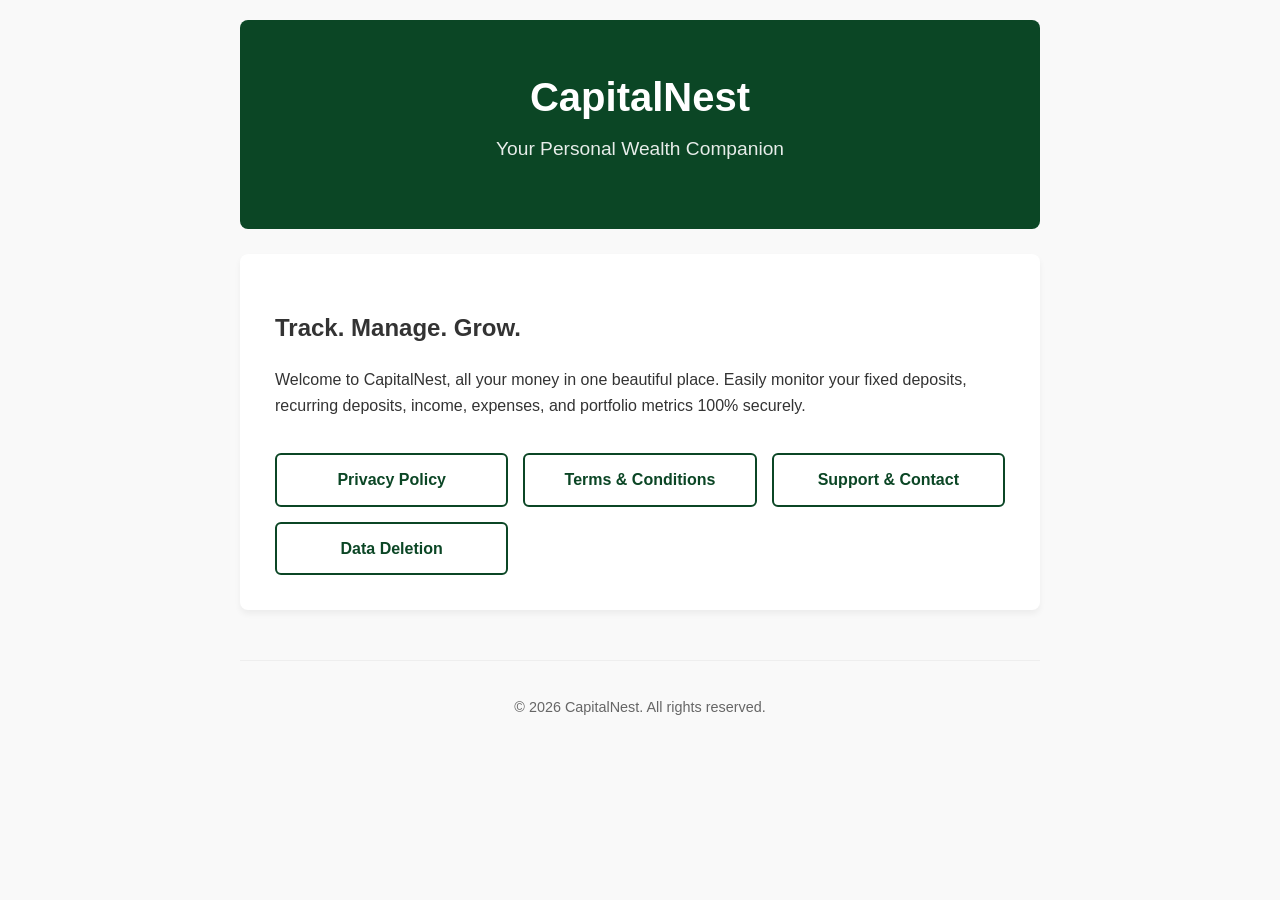
==== index.html @ 2a3ed482 "Initial Website" ====
<!DOCTYPE html>
<html lang="en">
<head>
    <meta charset="UTF-8">
    <meta name="viewport" content="width=device-width, initial-scale=1.0">
    <title>CapitalNest - Personal Wealth Companion</title>
    <style>
        body { font-family: -apple-system, BlinkMacSystemFont, 'Segoe UI', Roboto, sans-serif; line-height: 1.6; color: #333; max-width: 800px; margin: 0 auto; padding: 20px; background-color: #f9f9f9; }
        header { text-align: center; padding: 45px 0; background: #0b4625; color: white; border-radius: 8px; }
        h1 { margin: 0; font-size: 2.5rem; }
        .tagline { font-size: 1.2rem; opacity: 0.9; margin-top: 5px; }
        main { background: white; padding: 35px; margin-top: 25px; border-radius: 8px; box-shadow: 0 4px 6px rgba(0,0,0,0.05); }
        footer { text-align: center; margin-top: 50px; font-size: 0.9rem; color: #666; border-top: 1px solid #eee; padding-top: 20px; }
        a { color: #0b4625; text-decoration: none; font-weight: bold; }
        a:hover { text-decoration: underline; }
        .links-grid { display: grid; grid-template-columns: repeat(auto-fit, minmax(180px, 1fr)); gap: 15px; margin-top: 35px; text-align: center; }
        .btn { border: 2px solid #0b4625; padding: 12px; border-radius: 6px; display: block; transition: all 0.2s ease; }
        .btn:hover { background: #0b4625; color: white; }
    </style>
</head>
<body>
    <header>
        <h1>CapitalNest</h1>
        <p class="tagline">Your Personal Wealth Companion</p>
    </header>
    <main>
        <h2>Track. Manage. Grow.</h2>
        <p>Welcome to CapitalNest, all your money in one beautiful place. Easily monitor your fixed deposits, recurring deposits, income, expenses, and portfolio metrics 100% securely.</p>
        
        <div class="links-grid">
            <a class="btn" href="privacy.html">Privacy Policy</a>
            <a class="btn" href="terms.html">Terms & Conditions</a>
            <a class="btn" href="support.html">Support & Contact</a>
            <a class="btn" href="deletion.html">Data Deletion</a>
        </div>
    </main>
    <footer>
        <p>&copy; 2026 CapitalNest. All rights reserved.</p>
    </footer>
</body>
</html>
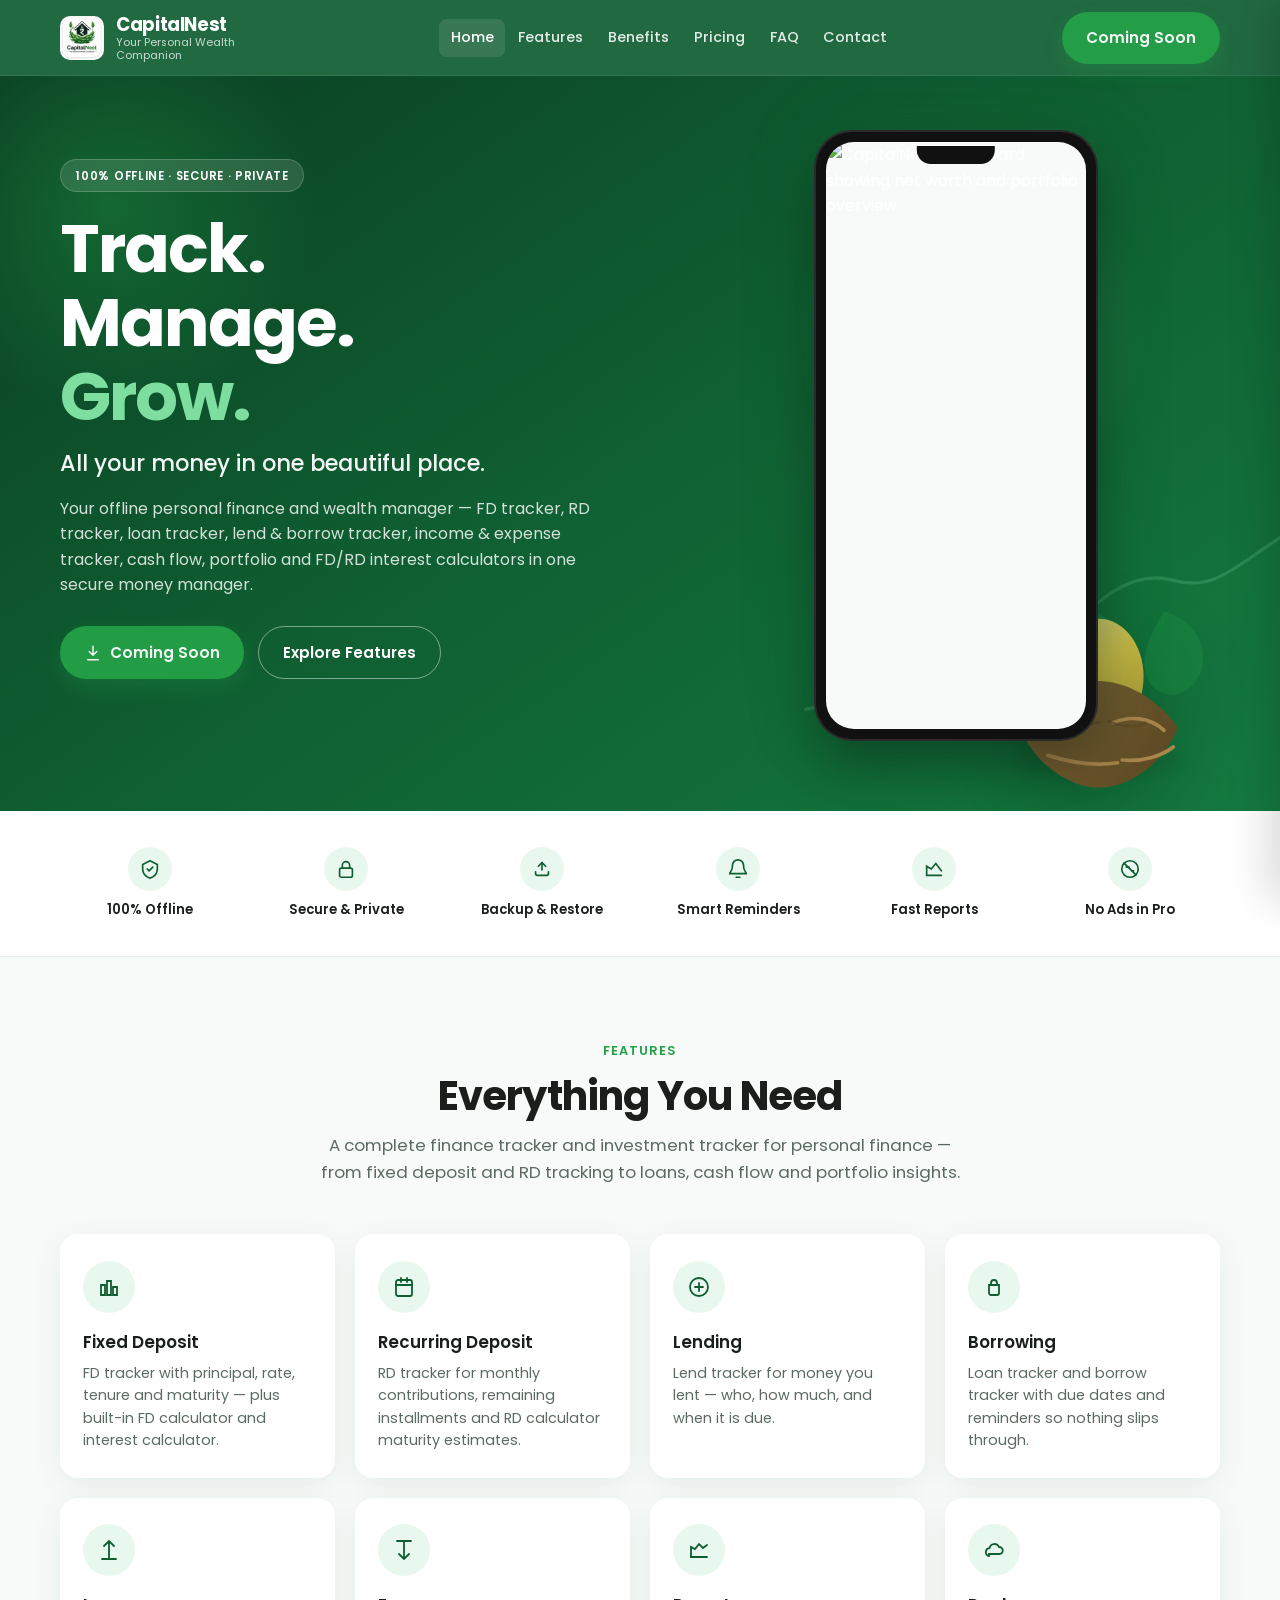
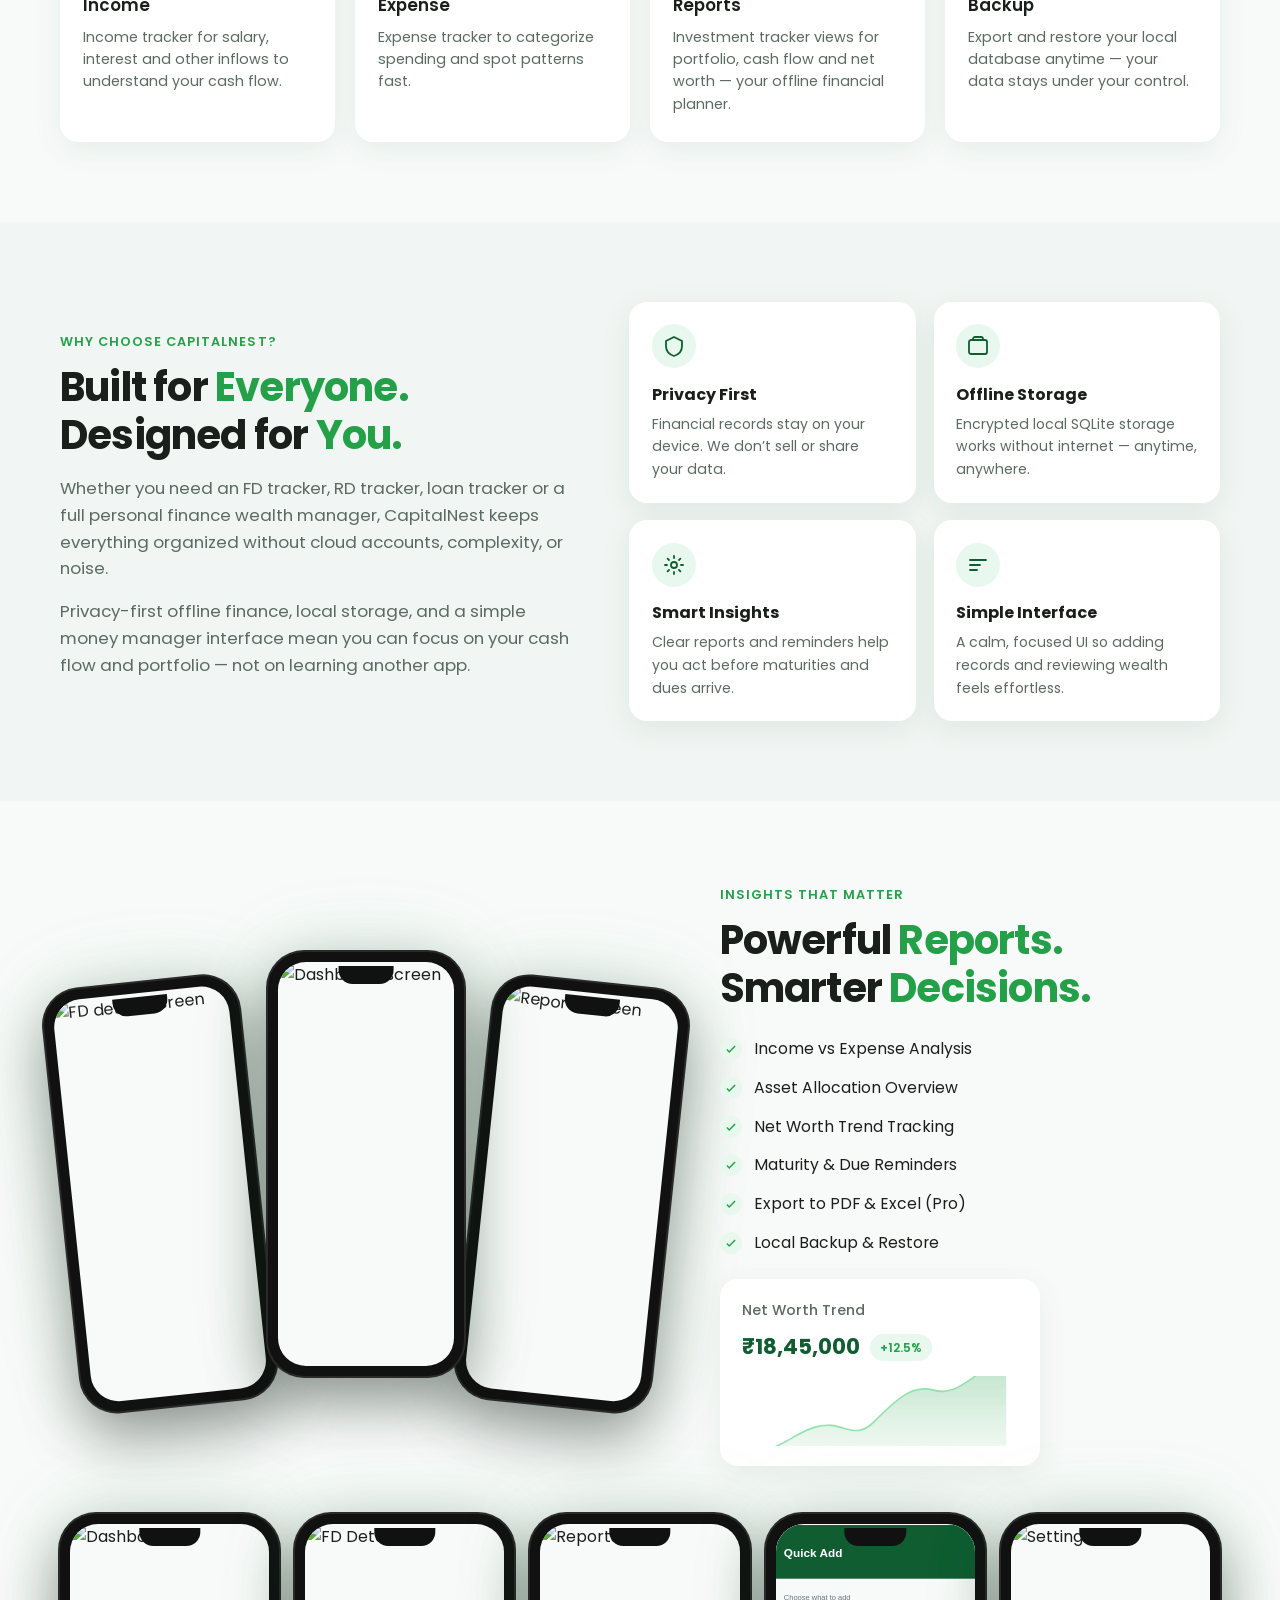
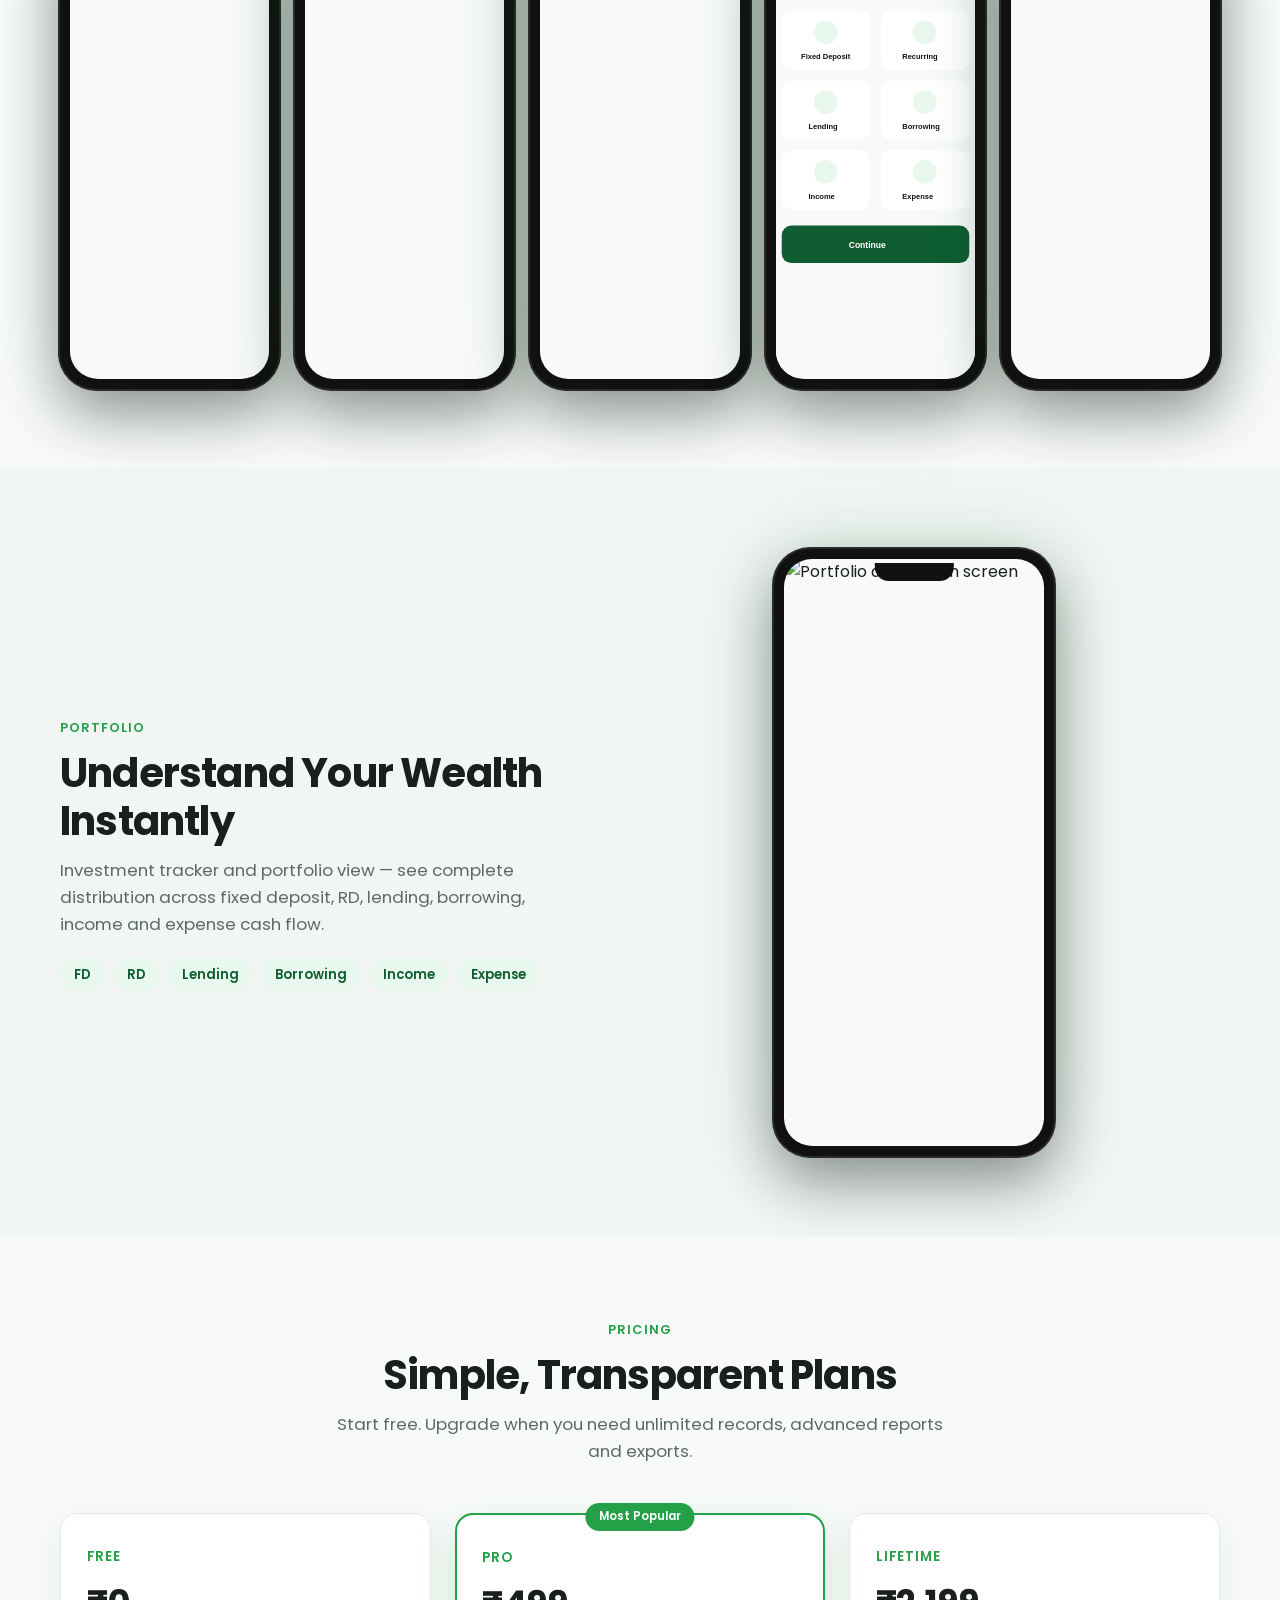
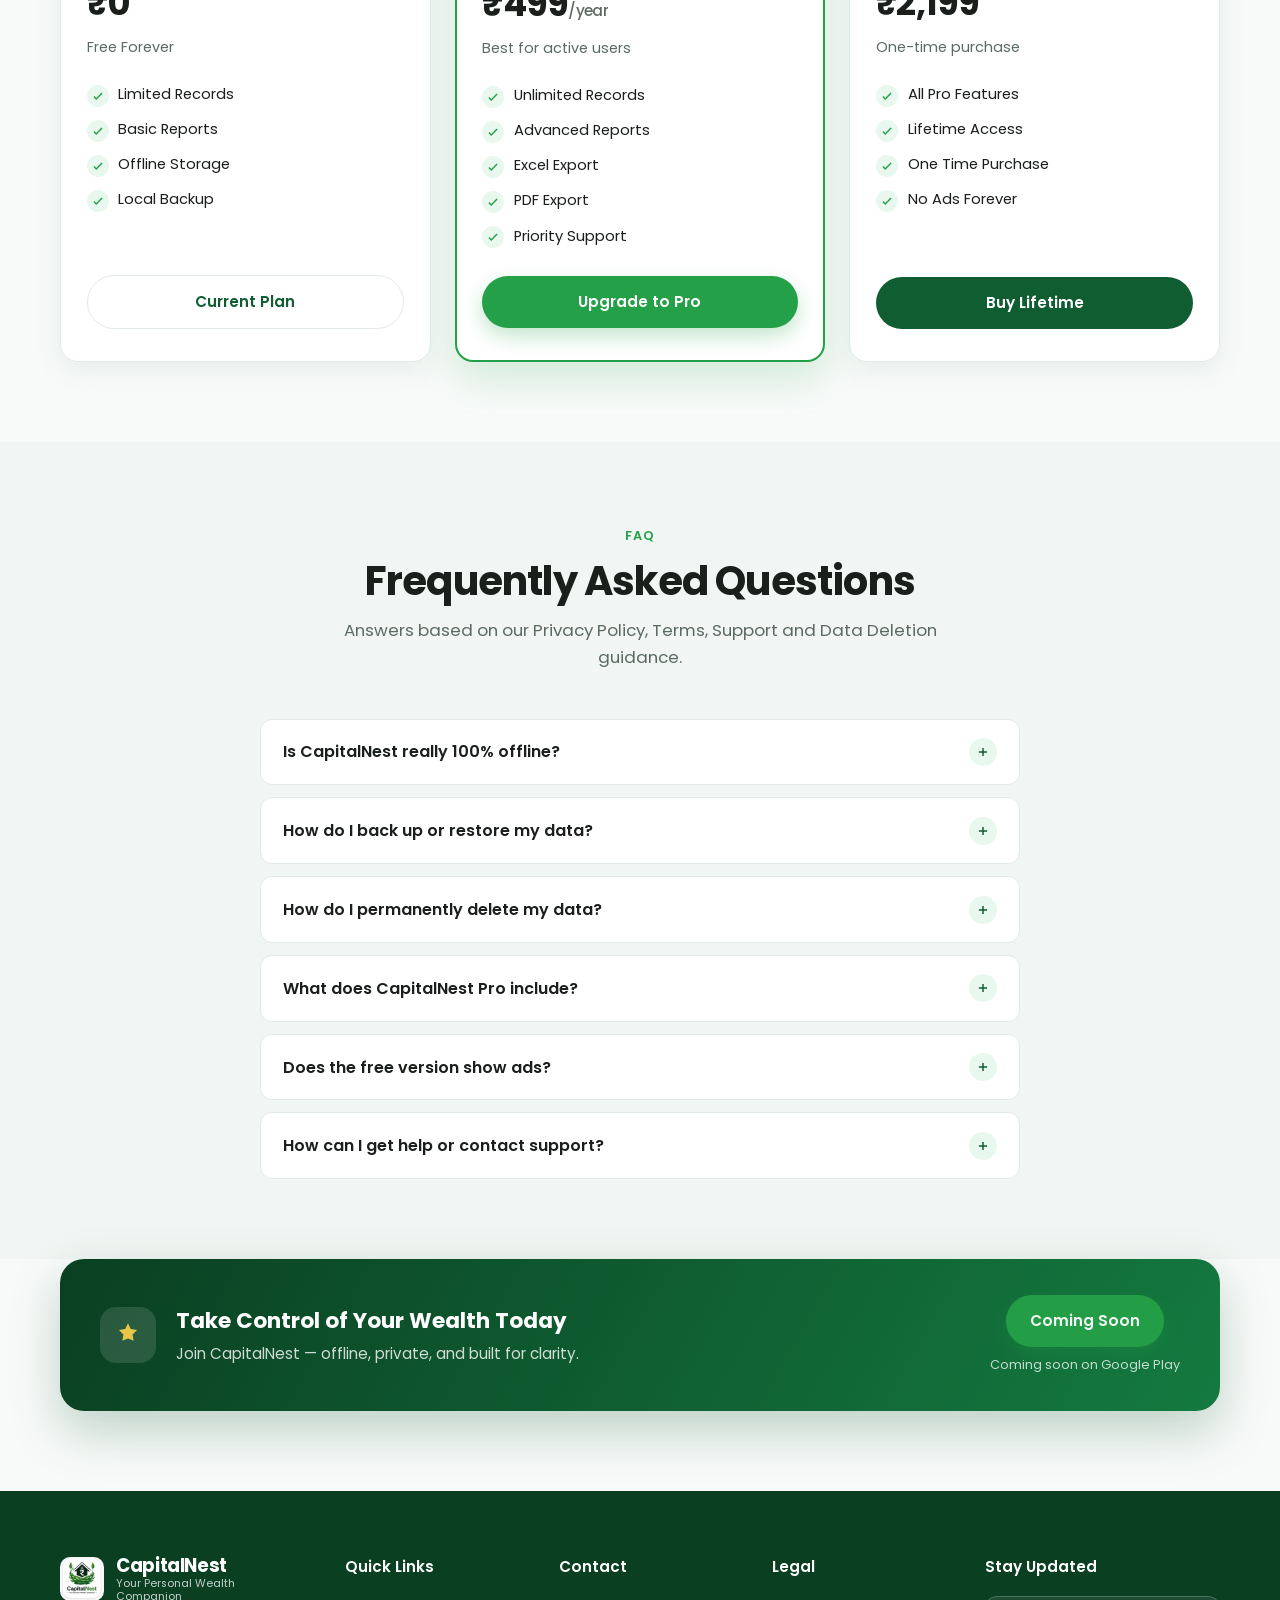
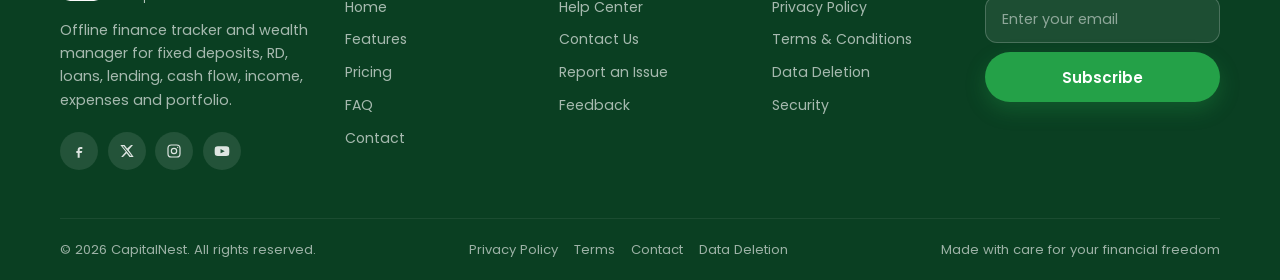
==== commit df8f3d21: "Website design" ====
--- a/index.html
+++ b/index.html
@@ -1,41 +1,713 @@
 <!DOCTYPE html>
 <html lang="en">
 <head>
-    <meta charset="UTF-8">
-    <meta name="viewport" content="width=device-width, initial-scale=1.0">
-    <title>CapitalNest - Personal Wealth Companion</title>
-    <style>
-        body { font-family: -apple-system, BlinkMacSystemFont, 'Segoe UI', Roboto, sans-serif; line-height: 1.6; color: #333; max-width: 800px; margin: 0 auto; padding: 20px; background-color: #f9f9f9; }
-        header { text-align: center; padding: 45px 0; background: #0b4625; color: white; border-radius: 8px; }
-        h1 { margin: 0; font-size: 2.5rem; }
-        .tagline { font-size: 1.2rem; opacity: 0.9; margin-top: 5px; }
-        main { background: white; padding: 35px; margin-top: 25px; border-radius: 8px; box-shadow: 0 4px 6px rgba(0,0,0,0.05); }
-        footer { text-align: center; margin-top: 50px; font-size: 0.9rem; color: #666; border-top: 1px solid #eee; padding-top: 20px; }
-        a { color: #0b4625; text-decoration: none; font-weight: bold; }
-        a:hover { text-decoration: underline; }
-        .links-grid { display: grid; grid-template-columns: repeat(auto-fit, minmax(180px, 1fr)); gap: 15px; margin-top: 35px; text-align: center; }
-        .btn { border: 2px solid #0b4625; padding: 12px; border-radius: 6px; display: block; transition: all 0.2s ease; }
-        .btn:hover { background: #0b4625; color: white; }
-    </style>
+  <meta charset="UTF-8">
+  <meta name="viewport" content="width=device-width, initial-scale=1.0">
+  <title>CapitalNest — FD Tracker, RD Tracker &amp; Offline Wealth Manager</title>
+  <meta name="description" content="CapitalNest is an offline personal finance and wealth manager. Track fixed deposits, RD, loans, lending, cash flow, income, expenses and portfolio with FD/RD interest calculators — private money manager on your device.">
+  <meta name="keywords" content="fixed deposit, fd tracker, rd tracker, wealth manager, finance tracker, money manager, investment tracker, portfolio, personal finance, offline finance, loan tracker, borrow tracker, lend tracker, cash flow, financial planner, interest calculator, fd calculator, rd calculator, expense tracker, income tracker, CapitalNest">
+  <meta name="author" content="CapitalNest">
+  <meta name="theme-color" content="#0F5D31">
+  <link rel="canonical" href="https://capitalnest.app/">
+  <link rel="icon" type="image/png" href="assets/favicon.png">
+  <link rel="apple-touch-icon" href="assets/logo.png">
+
+  <!-- Open Graph -->
+  <meta property="og:type" content="website">
+  <meta property="og:url" content="https://capitalnest.app/">
+  <meta property="og:title" content="CapitalNest — FD Tracker, RD Tracker &amp; Offline Wealth Manager">
+  <meta property="og:description" content="Offline finance tracker and money manager for fixed deposits, RD, loans, lending, cash flow, income, expenses and portfolio — with FD &amp; RD interest calculators.">
+  <meta property="og:image" content="https://capitalnest.app/assets/logo.png">
+  <meta property="og:site_name" content="CapitalNest">
+  <meta property="og:locale" content="en_IN">
+
+  <!-- Twitter Card -->
+  <meta name="twitter:card" content="summary">
+  <meta name="twitter:title" content="CapitalNest — FD Tracker, RD Tracker &amp; Offline Wealth Manager">
+  <meta name="twitter:description" content="Personal finance app: FD tracker, RD tracker, loan tracker, expense tracker, income tracker and portfolio — 100% offline wealth manager.">
+  <meta name="twitter:image" content="https://capitalnest.app/assets/logo.png">
+
+  <link rel="preconnect" href="https://fonts.googleapis.com">
+  <link rel="preconnect" href="https://fonts.gstatic.com" crossorigin>
+  <link href="https://fonts.googleapis.com/css2?family=Poppins:wght@400;500;600;700&display=swap" rel="stylesheet">
+  <link rel="stylesheet" href="css/main.css">
+
+  <script type="application/ld+json">
+  {
+    "@context": "https://schema.org",
+    "@graph": [
+      {
+        "@type": "Organization",
+        "@id": "https://capitalnest.app/#organization",
+        "name": "CapitalNest",
+        "url": "https://capitalnest.app/",
+        "logo": "https://capitalnest.app/assets/logo.png",
+        "email": "support@capitalnest.app",
+        "description": "Offline personal finance and wealth manager for fixed deposit, RD, loans, lending, cash flow, income, expenses and portfolio tracking."
+      },
+      {
+        "@type": "WebSite",
+        "@id": "https://capitalnest.app/#website",
+        "url": "https://capitalnest.app/",
+        "name": "CapitalNest",
+        "alternateName": ["FD Tracker", "RD Tracker", "Wealth Manager", "Finance Tracker", "Money Manager"],
+        "publisher": { "@id": "https://capitalnest.app/#organization" },
+        "inLanguage": "en",
+        "keywords": "fixed deposit, fd tracker, rd tracker, wealth manager, finance tracker, money manager, investment tracker, portfolio, personal finance, offline finance, loan tracker, borrow tracker, lend tracker, cash flow, financial planner, interest calculator, fd calculator, rd calculator, expense tracker, income tracker"
+      },
+      {
+        "@type": "SoftwareApplication",
+        "name": "CapitalNest",
+        "alternateName": ["CapitalNest FD Tracker", "CapitalNest Wealth Manager"],
+        "applicationCategory": "FinanceApplication",
+        "operatingSystem": "Android",
+        "offers": [
+          { "@type": "Offer", "price": "0", "priceCurrency": "INR", "name": "Free" },
+          { "@type": "Offer", "price": "499", "priceCurrency": "INR", "name": "Pro (yearly)" },
+          { "@type": "Offer", "price": "2199", "priceCurrency": "INR", "name": "Lifetime" }
+        ],
+        "description": "Offline finance tracker and personal wealth manager with FD tracker, RD tracker, loan tracker, lend tracker, borrow tracker, income tracker, expense tracker, portfolio, cash flow insights, and FD/RD interest calculators.",
+        "featureList": [
+          "Fixed deposit tracker",
+          "RD tracker",
+          "FD calculator and RD calculator",
+          "Interest calculator",
+          "Loan tracker",
+          "Lend tracker and borrow tracker",
+          "Income tracker and expense tracker",
+          "Investment tracker and portfolio",
+          "Cash flow and financial planner tools",
+          "100% offline finance"
+        ]
+      },
+      {
+        "@type": "FAQPage",
+        "mainEntity": [
+          {
+            "@type": "Question",
+            "name": "Is CapitalNest really 100% offline?",
+            "acceptedAnswer": {
+              "@type": "Answer",
+              "text": "Yes. Your financial data is stored locally on your device using SQLite. CapitalNest does not upload your records to external servers in Version 1."
+            }
+          },
+          {
+            "@type": "Question",
+            "name": "How do I delete my data?",
+            "acceptedAnswer": {
+              "@type": "Answer",
+              "text": "Open Settings in the app and use Reset Application, or uninstall CapitalNest. Because data is local, uninstalling removes it from your device."
+            }
+          },
+          {
+            "@type": "Question",
+            "name": "What is included in CapitalNest Pro?",
+            "acceptedAnswer": {
+              "@type": "Answer",
+              "text": "Pro unlocks unlimited records, advanced reports, Excel and PDF export, priority support, and an ad-free experience. Purchases are processed through Google Play Billing."
+            }
+          },
+          {
+            "@type": "Question",
+            "name": "How do I contact support?",
+            "acceptedAnswer": {
+              "@type": "Answer",
+              "text": "Email support for help with bugs, purchases, backup and restore, or feature requests. Typical response time is 24–48 hours."
+            }
+          }
+        ]
+      }
+    ]
+  }
+  </script>
 </head>
 <body>
-    <header>
-        <h1>CapitalNest</h1>
-        <p class="tagline">Your Personal Wealth Companion</p>
-    </header>
-    <main>
-        <h2>Track. Manage. Grow.</h2>
-        <p>Welcome to CapitalNest, all your money in one beautiful place. Easily monitor your fixed deposits, recurring deposits, income, expenses, and portfolio metrics 100% securely.</p>
-        
-        <div class="links-grid">
-            <a class="btn" href="privacy.html">Privacy Policy</a>
-            <a class="btn" href="terms.html">Terms & Conditions</a>
-            <a class="btn" href="support.html">Support & Contact</a>
-            <a class="btn" href="deletion.html">Data Deletion</a>
-        </div>
-    </main>
-    <footer>
+  <!-- Header -->
+  <header class="site-header">
+    <div class="container nav">
+      <a class="brand" href="index.html" aria-label="CapitalNest home">
+        <img src="assets/logo.png" alt="" width="44" height="44">
+        <span class="brand-text">
+          <span class="brand-name">CapitalNest</span>
+          <span class="brand-tag">Your Personal Wealth Companion</span>
+        </span>
+      </a>
+
+      <nav class="nav-links" aria-label="Primary">
+        <a href="#home" class="active">Home</a>
+        <a href="#features">Features</a>
+        <a href="#benefits">Benefits</a>
+        <a href="#pricing">Pricing</a>
+        <a href="#faq">FAQ</a>
+        <a href="support.html">Contact</a>
+      </nav>
+
+      <a class="btn btn-primary nav-cta btn-coming" href="#download" aria-disabled="true">Coming Soon</a>
+
+      <button class="nav-toggle" id="nav-toggle" type="button" aria-label="Open menu" aria-expanded="false" aria-controls="mobile-drawer">
+        <svg viewBox="0 0 24 24" fill="none" stroke="currentColor" stroke-width="2" stroke-linecap="round" aria-hidden="true">
+          <path d="M4 7h16M4 12h16M4 17h16"/>
+        </svg>
+      </button>
+    </div>
+  </header>
+
+  <div class="drawer-overlay" id="drawer-overlay" hidden></div>
+  <aside class="drawer" id="mobile-drawer" aria-label="Mobile navigation" aria-hidden="true">
+    <div class="drawer-header">
+      <div class="drawer-brand">
+        <img src="assets/logo.png" alt="" width="36" height="36">
+        CapitalNest
+      </div>
+      <button class="drawer-close" id="drawer-close" type="button" aria-label="Close menu">
+        <svg viewBox="0 0 24 24" width="20" height="20" fill="none" stroke="currentColor" stroke-width="2" stroke-linecap="round" aria-hidden="true">
+          <path d="M6 6l12 12M18 6L6 18"/>
+        </svg>
+      </button>
+    </div>
+    <nav class="drawer-links">
+      <a href="#home">Home</a>
+      <a href="#features">Features</a>
+      <a href="#benefits">Benefits</a>
+      <a href="#pricing">Pricing</a>
+      <a href="#faq">FAQ</a>
+      <a href="support.html">Contact</a>
+      <a href="privacy.html">Privacy Policy</a>
+      <a href="terms.html">Terms &amp; Conditions</a>
+      <a href="deletion.html">Data Deletion</a>
+    </nav>
+    <a class="btn btn-primary btn-block btn-coming" href="#download">Coming Soon</a>
+  </aside>
+
+  <main>
+    <!-- Hero -->
+    <section class="hero" id="home">
+      <div class="hero-bg" aria-hidden="true">
+        <div class="hero-glow"></div>
+        <div class="hero-glow-2"></div>
+        <img class="hero-graph" src="assets/graph.svg" alt="" width="520" height="280" loading="eager">
+        <img class="hero-nest" src="assets/nest.svg" alt="" width="280" height="280" loading="eager">
+      </div>
+
+      <div class="container hero-grid">
+        <div class="hero-content reveal">
+          <div class="hero-badge">100% Offline · Secure · Private</div>
+          <h1 class="hero-title">Track.<br>Manage.<br><span class="accent">Grow.</span></h1>
+          <p class="hero-sub">All your money in one beautiful place.</p>
+          <p class="hero-desc">Your offline personal finance and wealth manager — FD tracker, RD tracker, loan tracker, lend &amp; borrow tracker, income &amp; expense tracker, cash flow, portfolio and FD/RD interest calculators in one secure money manager.</p>
+          <div class="hero-actions">
+            <a class="btn btn-primary btn-coming" href="#download" id="download">
+              <svg viewBox="0 0 24 24" fill="none" stroke="currentColor" stroke-width="2" stroke-linecap="round" stroke-linejoin="round" aria-hidden="true"><path d="M12 3v12M7 10l5 5 5-5M5 21h14"/></svg>
+              Coming Soon
+            </a>
+            <a class="btn btn-secondary" href="#features">Explore Features</a>
+          </div>
+        </div>
+
+        <div class="hero-visual reveal reveal-delay-2">
+          <div class="phone">
+            <div class="phone-screen">
+              <img src="assets/screens/dashboard.svg" alt="CapitalNest dashboard showing net worth and portfolio overview" width="390" height="844" loading="eager">
+            </div>
+          </div>
+        </div>
+      </div>
+    </section>
+
+    <!-- Trust -->
+    <section class="trust" aria-label="Trust indicators">
+      <div class="container trust-grid">
+        <div class="trust-item reveal">
+          <div class="trust-icon">
+            <svg viewBox="0 0 24 24" fill="none" stroke="currentColor" stroke-width="1.8" stroke-linecap="round" stroke-linejoin="round"><path d="M12 3l8 4v5c0 5-3.5 8.5-8 10-4.5-1.5-8-5-8-10V7l8-4z"/><path d="M9 12l2 2 4-4"/></svg>
+          </div>
+          <span>100% Offline</span>
+        </div>
+        <div class="trust-item reveal reveal-delay-1">
+          <div class="trust-icon">
+            <svg viewBox="0 0 24 24" fill="none" stroke="currentColor" stroke-width="1.8" stroke-linecap="round"><rect x="5" y="11" width="14" height="10" rx="2"/><path d="M8 11V8a4 4 0 018 0v3"/></svg>
+          </div>
+          <span>Secure &amp; Private</span>
+        </div>
+        <div class="trust-item reveal reveal-delay-1">
+          <div class="trust-icon">
+            <svg viewBox="0 0 24 24" fill="none" stroke="currentColor" stroke-width="1.8" stroke-linecap="round" stroke-linejoin="round"><path d="M12 5v8"/><path d="M8 9l4-4 4 4"/><path d="M5 15v2a2 2 0 002 2h10a2 2 0 002-2v-2"/></svg>
+          </div>
+          <span>Backup &amp; Restore</span>
+        </div>
+        <div class="trust-item reveal reveal-delay-2">
+          <div class="trust-icon">
+            <svg viewBox="0 0 24 24" fill="none" stroke="currentColor" stroke-width="1.8" stroke-linecap="round"><path d="M6 8a6 6 0 0112 0c0 7 3 7 3 9H3c0-2 3-2 3-9"/><path d="M10 21h4"/></svg>
+          </div>
+          <span>Smart Reminders</span>
+        </div>
+        <div class="trust-item reveal reveal-delay-2">
+          <div class="trust-icon">
+            <svg viewBox="0 0 24 24" fill="none" stroke="currentColor" stroke-width="1.8" stroke-linecap="round"><path d="M4 19V9l5 3 5-6 6 8"/><path d="M4 19h16"/></svg>
+          </div>
+          <span>Fast Reports</span>
+        </div>
+        <div class="trust-item reveal reveal-delay-3">
+          <div class="trust-icon">
+            <svg viewBox="0 0 24 24" fill="none" stroke="currentColor" stroke-width="1.8" stroke-linecap="round"><circle cx="12" cy="12" r="9"/><path d="M5.5 5.5l13 13"/><path d="M8 10h3M14 14h2"/></svg>
+          </div>
+          <span>No Ads in Pro</span>
+        </div>
+      </div>
+    </section>
+
+    <!-- Features -->
+    <section class="section" id="features">
+      <div class="container">
+        <div class="section-header reveal">
+          <span class="eyebrow">Features</span>
+          <h2 class="section-title">Everything You Need</h2>
+          <p class="section-desc">A complete finance tracker and investment tracker for personal finance — from fixed deposit and RD tracking to loans, cash flow and portfolio insights.</p>
+        </div>
+
+        <div class="features-grid">
+          <article class="feature-card reveal">
+            <div class="feature-icon">
+              <svg viewBox="0 0 24 24" fill="none" stroke="currentColor" stroke-width="1.8" stroke-linecap="round"><path d="M4 20V10h4v10H4zM10 20V6h4v14h-4zM16 20v-8h4v8h-4z"/></svg>
+            </div>
+            <h3>Fixed Deposit</h3>
+            <p>FD tracker with principal, rate, tenure and maturity — plus built-in FD calculator and interest calculator.</p>
+          </article>
+          <article class="feature-card reveal reveal-delay-1">
+            <div class="feature-icon">
+              <svg viewBox="0 0 24 24" fill="none" stroke="currentColor" stroke-width="1.8" stroke-linecap="round"><rect x="4" y="5" width="16" height="16" rx="2"/><path d="M4 10h16M9 3v4M15 3v4"/></svg>
+            </div>
+            <h3>Recurring Deposit</h3>
+            <p>RD tracker for monthly contributions, remaining installments and RD calculator maturity estimates.</p>
+          </article>
+          <article class="feature-card reveal reveal-delay-2">
+            <div class="feature-icon">
+              <svg viewBox="0 0 24 24" fill="none" stroke="currentColor" stroke-width="1.8" stroke-linecap="round"><path d="M8 12h8M12 8v8"/><circle cx="12" cy="12" r="9"/></svg>
+            </div>
+            <h3>Lending</h3>
+            <p>Lend tracker for money you lent — who, how much, and when it is due.</p>
+          </article>
+          <article class="feature-card reveal reveal-delay-3">
+            <div class="feature-icon">
+              <svg viewBox="0 0 24 24" fill="none" stroke="currentColor" stroke-width="1.8" stroke-linecap="round"><path d="M7 10h10v8a2 2 0 01-2 2H9a2 2 0 01-2-2v-8z"/><path d="M9 10V8a3 3 0 016 0v2"/></svg>
+            </div>
+            <h3>Borrowing</h3>
+            <p>Loan tracker and borrow tracker with due dates and reminders so nothing slips through.</p>
+          </article>
+          <article class="feature-card reveal">
+            <div class="feature-icon">
+              <svg viewBox="0 0 24 24" fill="none" stroke="currentColor" stroke-width="1.8" stroke-linecap="round"><path d="M12 3v18M7 8l5-5 5 5"/><path d="M5 21h14"/></svg>
+            </div>
+            <h3>Income</h3>
+            <p>Income tracker for salary, interest and other inflows to understand your cash flow.</p>
+          </article>
+          <article class="feature-card reveal reveal-delay-1">
+            <div class="feature-icon">
+              <svg viewBox="0 0 24 24" fill="none" stroke="currentColor" stroke-width="1.8" stroke-linecap="round"><path d="M12 21V3M7 16l5 5 5-5"/><path d="M5 3h14"/></svg>
+            </div>
+            <h3>Expense</h3>
+            <p>Expense tracker to categorize spending and spot patterns fast.</p>
+          </article>
+          <article class="feature-card reveal reveal-delay-2">
+            <div class="feature-icon">
+              <svg viewBox="0 0 24 24" fill="none" stroke="currentColor" stroke-width="1.8" stroke-linecap="round"><path d="M4 19V9l4 2 4-5 4 4 4-3"/><path d="M4 19h16"/></svg>
+            </div>
+            <h3>Reports</h3>
+            <p>Investment tracker views for portfolio, cash flow and net worth — your offline financial planner.</p>
+          </article>
+          <article class="feature-card reveal reveal-delay-3">
+            <div class="feature-icon">
+              <svg viewBox="0 0 24 24" fill="none" stroke="currentColor" stroke-width="1.8" stroke-linecap="round"><path d="M7 18a4 4 0 01.5-7.9A5 5 0 0117 9a3.5 3.5 0 01.5 7H7z"/></svg>
+            </div>
+            <h3>Backup</h3>
+            <p>Export and restore your local database anytime — your data stays under your control.</p>
+          </article>
+        </div>
+      </div>
+    </section>
+
+    <!-- Why CapitalNest -->
+    <section class="section section-muted" id="benefits">
+      <div class="container why-grid">
+        <div class="why-copy reveal">
+          <span class="eyebrow">Why choose CapitalNest?</span>
+          <h2 class="section-title">Built for <span class="accent">Everyone.</span><br>Designed for <span class="accent">You.</span></h2>
+          <p>Whether you need an FD tracker, RD tracker, loan tracker or a full personal finance wealth manager, CapitalNest keeps everything organized without cloud accounts, complexity, or noise.</p>
+          <p>Privacy-first offline finance, local storage, and a simple money manager interface mean you can focus on your cash flow and portfolio — not on learning another app.</p>
+        </div>
+
+        <div class="benefit-cards">
+          <article class="benefit-card reveal">
+            <div class="feature-icon">
+              <svg viewBox="0 0 24 24" fill="none" stroke="currentColor" stroke-width="1.8" stroke-linecap="round"><path d="M12 3l8 4v5c0 5-3.5 8.5-8 10-4.5-1.5-8-5-8-10V7l8-4z"/></svg>
+            </div>
+            <h3>Privacy First</h3>
+            <p>Financial records stay on your device. We don’t sell or share your data.</p>
+          </article>
+          <article class="benefit-card reveal reveal-delay-1">
+            <div class="feature-icon">
+              <svg viewBox="0 0 24 24" fill="none" stroke="currentColor" stroke-width="1.8" stroke-linecap="round"><rect x="3" y="6" width="18" height="14" rx="2"/><path d="M7 6V5a2 2 0 012-2h6a2 2 0 012 2v1"/></svg>
+            </div>
+            <h3>Offline Storage</h3>
+            <p>Encrypted local SQLite storage works without internet — anytime, anywhere.</p>
+          </article>
+          <article class="benefit-card reveal reveal-delay-2">
+            <div class="feature-icon">
+              <svg viewBox="0 0 24 24" fill="none" stroke="currentColor" stroke-width="1.8" stroke-linecap="round"><circle cx="12" cy="12" r="3"/><path d="M12 3v2M12 19v2M3 12h2M19 12h2M5.6 5.6l1.4 1.4M17 17l1.4 1.4M18.4 5.6L17 7M7 17l-1.4 1.4"/></svg>
+            </div>
+            <h3>Smart Insights</h3>
+            <p>Clear reports and reminders help you act before maturities and dues arrive.</p>
+          </article>
+          <article class="benefit-card reveal reveal-delay-3">
+            <div class="feature-icon">
+              <svg viewBox="0 0 24 24" fill="none" stroke="currentColor" stroke-width="1.8" stroke-linecap="round"><path d="M4 7h16M4 12h10M4 17h7"/></svg>
+            </div>
+            <h3>Simple Interface</h3>
+            <p>A calm, focused UI so adding records and reviewing wealth feels effortless.</p>
+          </article>
+        </div>
+      </div>
+    </section>
+
+    <!-- App Preview -->
+    <section class="section" id="preview">
+      <div class="container">
+        <div class="preview-grid">
+          <div class="preview-phones reveal">
+            <div class="phone phone-sm phone-tilt-left">
+              <div class="phone-screen">
+                <img src="assets/screens/fd-details.svg" alt="FD details screen" width="390" height="844" loading="lazy">
+              </div>
+            </div>
+            <div class="phone phone-sm phone-center">
+              <div class="phone-screen">
+                <img src="assets/screens/dashboard.svg" alt="Dashboard screen" width="390" height="844" loading="lazy">
+              </div>
+            </div>
+            <div class="phone phone-sm phone-tilt-right">
+              <div class="phone-screen">
+                <img src="assets/screens/reports.svg" alt="Reports screen" width="390" height="844" loading="lazy">
+              </div>
+            </div>
+          </div>
+
+          <div class="preview-content reveal reveal-delay-2">
+            <span class="eyebrow">Insights that matter</span>
+            <h2 class="section-title">Powerful <span class="accent">Reports.</span><br>Smarter <span class="accent">Decisions.</span></h2>
+            <ul class="preview-list">
+              <li><span class="check" aria-hidden="true"><svg viewBox="0 0 24 24" fill="none" stroke="currentColor" stroke-width="2.5"><path d="M5 13l4 4L19 7"/></svg></span>Income vs Expense Analysis</li>
+              <li><span class="check" aria-hidden="true"><svg viewBox="0 0 24 24" fill="none" stroke="currentColor" stroke-width="2.5"><path d="M5 13l4 4L19 7"/></svg></span>Asset Allocation Overview</li>
+              <li><span class="check" aria-hidden="true"><svg viewBox="0 0 24 24" fill="none" stroke="currentColor" stroke-width="2.5"><path d="M5 13l4 4L19 7"/></svg></span>Net Worth Trend Tracking</li>
+              <li><span class="check" aria-hidden="true"><svg viewBox="0 0 24 24" fill="none" stroke="currentColor" stroke-width="2.5"><path d="M5 13l4 4L19 7"/></svg></span>Maturity &amp; Due Reminders</li>
+              <li><span class="check" aria-hidden="true"><svg viewBox="0 0 24 24" fill="none" stroke="currentColor" stroke-width="2.5"><path d="M5 13l4 4L19 7"/></svg></span>Export to PDF &amp; Excel (Pro)</li>
+              <li><span class="check" aria-hidden="true"><svg viewBox="0 0 24 24" fill="none" stroke="currentColor" stroke-width="2.5"><path d="M5 13l4 4L19 7"/></svg></span>Local Backup &amp; Restore</li>
+            </ul>
+            <div class="trend-card">
+              <h4>Net Worth Trend</h4>
+              <div class="trend-value">
+                <strong>₹18,45,000</strong>
+                <span class="trend-pill">+12.5%</span>
+              </div>
+              <img src="assets/graph.svg" alt="" width="280" height="80" loading="lazy" style="opacity:.85;height:70px;object-fit:cover;width:100%;">
+            </div>
+          </div>
+        </div>
+
+        <div class="preview-gallery reveal" aria-label="App screens">
+          <div class="phone phone-sm">
+            <div class="phone-screen">
+              <img src="assets/screens/dashboard.svg" alt="Dashboard" width="390" height="844" loading="lazy">
+            </div>
+          </div>
+          <div class="phone phone-sm">
+            <div class="phone-screen">
+              <img src="assets/screens/fd-details.svg" alt="FD Details" width="390" height="844" loading="lazy">
+            </div>
+          </div>
+          <div class="phone phone-sm">
+            <div class="phone-screen">
+              <img src="assets/screens/reports.svg" alt="Reports" width="390" height="844" loading="lazy">
+            </div>
+          </div>
+          <div class="phone phone-sm">
+            <div class="phone-screen">
+              <img src="assets/screens/quick-add.svg" alt="Quick Add" width="390" height="844" loading="lazy">
+            </div>
+          </div>
+          <div class="phone phone-sm">
+            <div class="phone-screen">
+              <img src="assets/screens/settings.svg" alt="Settings" width="390" height="844" loading="lazy">
+            </div>
+          </div>
+        </div>
+      </div>
+    </section>
+
+    <!-- Portfolio -->
+    <section class="section section-muted" id="portfolio">
+      <div class="container portfolio-grid">
+        <div class="portfolio-copy reveal">
+          <span class="eyebrow">Portfolio</span>
+          <h2 class="section-title">Understand Your Wealth Instantly</h2>
+          <p class="section-desc" style="text-align:inherit;">Investment tracker and portfolio view — see complete distribution across fixed deposit, RD, lending, borrowing, income and expense cash flow.</p>
+          <div class="portfolio-tags">
+            <span class="tag">FD</span>
+            <span class="tag">RD</span>
+            <span class="tag">Lending</span>
+            <span class="tag">Borrowing</span>
+            <span class="tag">Income</span>
+            <span class="tag">Expense</span>
+          </div>
+        </div>
+        <div class="portfolio-visual reveal reveal-delay-2">
+          <div class="phone">
+            <div class="phone-screen">
+              <img src="assets/screens/portfolio.svg" alt="Portfolio distribution screen" width="390" height="844" loading="lazy">
+            </div>
+          </div>
+        </div>
+      </div>
+    </section>
+
+    <!-- Pricing -->
+    <section class="section" id="pricing">
+      <div class="container">
+        <div class="section-header reveal">
+          <span class="eyebrow">Pricing</span>
+          <h2 class="section-title">Simple, Transparent Plans</h2>
+          <p class="section-desc">Start free. Upgrade when you need unlimited records, advanced reports and exports.</p>
+        </div>
+
+        <div class="pricing-grid">
+          <article class="price-card reveal">
+            <div class="price-name">Free</div>
+            <div class="price-amount">₹0</div>
+            <p class="price-note">Free Forever</p>
+            <ul class="price-features">
+              <li><span class="check" aria-hidden="true"><svg viewBox="0 0 24 24" fill="none" stroke="currentColor" stroke-width="2.5"><path d="M5 13l4 4L19 7"/></svg></span>Limited Records</li>
+              <li><span class="check" aria-hidden="true"><svg viewBox="0 0 24 24" fill="none" stroke="currentColor" stroke-width="2.5"><path d="M5 13l4 4L19 7"/></svg></span>Basic Reports</li>
+              <li><span class="check" aria-hidden="true"><svg viewBox="0 0 24 24" fill="none" stroke="currentColor" stroke-width="2.5"><path d="M5 13l4 4L19 7"/></svg></span>Offline Storage</li>
+              <li><span class="check" aria-hidden="true"><svg viewBox="0 0 24 24" fill="none" stroke="currentColor" stroke-width="2.5"><path d="M5 13l4 4L19 7"/></svg></span>Local Backup</li>
+            </ul>
+            <a class="btn btn-outline btn-block" href="#download">Current Plan</a>
+          </article>
+
+          <article class="price-card featured reveal reveal-delay-1">
+            <span class="popular-badge">Most Popular</span>
+            <div class="price-name">Pro</div>
+            <div class="price-amount">₹499<span>/year</span></div>
+            <p class="price-note">Best for active users</p>
+            <ul class="price-features">
+              <li><span class="check" aria-hidden="true"><svg viewBox="0 0 24 24" fill="none" stroke="currentColor" stroke-width="2.5"><path d="M5 13l4 4L19 7"/></svg></span>Unlimited Records</li>
+              <li><span class="check" aria-hidden="true"><svg viewBox="0 0 24 24" fill="none" stroke="currentColor" stroke-width="2.5"><path d="M5 13l4 4L19 7"/></svg></span>Advanced Reports</li>
+              <li><span class="check" aria-hidden="true"><svg viewBox="0 0 24 24" fill="none" stroke="currentColor" stroke-width="2.5"><path d="M5 13l4 4L19 7"/></svg></span>Excel Export</li>
+              <li><span class="check" aria-hidden="true"><svg viewBox="0 0 24 24" fill="none" stroke="currentColor" stroke-width="2.5"><path d="M5 13l4 4L19 7"/></svg></span>PDF Export</li>
+              <li><span class="check" aria-hidden="true"><svg viewBox="0 0 24 24" fill="none" stroke="currentColor" stroke-width="2.5"><path d="M5 13l4 4L19 7"/></svg></span>Priority Support</li>
+            </ul>
+            <a class="btn btn-primary btn-block" href="#download">Upgrade to Pro</a>
+          </article>
+
+          <article class="price-card reveal reveal-delay-2">
+            <div class="price-name">Lifetime</div>
+            <div class="price-amount">₹2,199</div>
+            <p class="price-note">One-time purchase</p>
+            <ul class="price-features">
+              <li><span class="check" aria-hidden="true"><svg viewBox="0 0 24 24" fill="none" stroke="currentColor" stroke-width="2.5"><path d="M5 13l4 4L19 7"/></svg></span>All Pro Features</li>
+              <li><span class="check" aria-hidden="true"><svg viewBox="0 0 24 24" fill="none" stroke="currentColor" stroke-width="2.5"><path d="M5 13l4 4L19 7"/></svg></span>Lifetime Access</li>
+              <li><span class="check" aria-hidden="true"><svg viewBox="0 0 24 24" fill="none" stroke="currentColor" stroke-width="2.5"><path d="M5 13l4 4L19 7"/></svg></span>One Time Purchase</li>
+              <li><span class="check" aria-hidden="true"><svg viewBox="0 0 24 24" fill="none" stroke="currentColor" stroke-width="2.5"><path d="M5 13l4 4L19 7"/></svg></span>No Ads Forever</li>
+            </ul>
+            <a class="btn btn-dark btn-block" href="#download">Buy Lifetime</a>
+          </article>
+        </div>
+      </div>
+    </section>
+
+    <!-- FAQ -->
+    <section class="section section-muted" id="faq">
+      <div class="container">
+        <div class="section-header reveal">
+          <span class="eyebrow">FAQ</span>
+          <h2 class="section-title">Frequently Asked Questions</h2>
+          <p class="section-desc">Answers based on our Privacy Policy, Terms, Support and Data Deletion guidance.</p>
+        </div>
+
+        <div class="faq-list reveal">
+          <div class="faq-item">
+            <button class="faq-question" type="button" aria-expanded="false">
+              Is CapitalNest really 100% offline?
+              <span class="faq-icon" aria-hidden="true"><svg viewBox="0 0 24 24" fill="none" stroke="currentColor" stroke-width="2.5"><path d="M12 5v14M5 12h14"/></svg></span>
+            </button>
+            <div class="faq-answer">
+              <div class="faq-answer-inner">
+                Yes. Your financial information is stored locally on your device using SQLite. CapitalNest is designed with a Privacy First approach — your records remain under your control. See the <a href="privacy.html">Privacy Policy</a> for full details.
+              </div>
+            </div>
+          </div>
+
+          <div class="faq-item">
+            <button class="faq-question" type="button" aria-expanded="false">
+              How do I back up or restore my data?
+              <span class="faq-icon" aria-hidden="true"><svg viewBox="0 0 24 24" fill="none" stroke="currentColor" stroke-width="2.5"><path d="M12 5v14M5 12h14"/></svg></span>
+            </button>
+            <div class="faq-answer">
+              <div class="faq-answer-inner">
+                Use the built-in local Backup &amp; Restore tools in Settings. You are responsible for keeping manual local backups, as described in our <a href="terms.html">Terms &amp; Conditions</a>.
+              </div>
+            </div>
+          </div>
+
+          <div class="faq-item">
+            <button class="faq-question" type="button" aria-expanded="false">
+              How do I permanently delete my data?
+              <span class="faq-icon" aria-hidden="true"><svg viewBox="0 0 24 24" fill="none" stroke="currentColor" stroke-width="2.5"><path d="M12 5v14M5 12h14"/></svg></span>
+            </button>
+            <div class="faq-answer">
+              <div class="faq-answer-inner">
+                Open CapitalNest → Settings → Reset Application → confirm Delete. Uninstalling the app also removes local databases. Full steps are on the <a href="deletion.html">Data Deletion</a> page.
+              </div>
+            </div>
+          </div>
+
+          <div class="faq-item">
+            <button class="faq-question" type="button" aria-expanded="false">
+              What does CapitalNest Pro include?
+              <span class="faq-icon" aria-hidden="true"><svg viewBox="0 0 24 24" fill="none" stroke="currentColor" stroke-width="2.5"><path d="M12 5v14M5 12h14"/></svg></span>
+            </button>
+            <div class="faq-answer">
+              <div class="faq-answer-inner">
+                Pro unlocks unlimited records, advanced reports, Excel/PDF export, priority support and an ad-free experience. Purchases are processed securely through Google Play Billing.
+              </div>
+            </div>
+          </div>
+
+          <div class="faq-item">
+            <button class="faq-question" type="button" aria-expanded="false">
+              Does the free version show ads?
+              <span class="faq-icon" aria-hidden="true"><svg viewBox="0 0 24 24" fill="none" stroke="currentColor" stroke-width="2.5"><path d="M12 5v14M5 12h14"/></svg></span>
+            </button>
+            <div class="faq-answer">
+              <div class="faq-answer-inner">
+                The Free version may display Google AdMob advertisements. Pro and Lifetime remove ads. Details are covered in the <a href="privacy.html">Privacy Policy</a>.
+              </div>
+            </div>
+          </div>
+
+          <div class="faq-item">
+            <button class="faq-question" type="button" aria-expanded="false">
+              How can I get help or contact support?
+              <span class="faq-icon" aria-hidden="true"><svg viewBox="0 0 24 24" fill="none" stroke="currentColor" stroke-width="2.5"><path d="M12 5v14M5 12h14"/></svg></span>
+            </button>
+            <div class="faq-answer">
+              <div class="faq-answer-inner">
+                Visit our <a href="support.html">Contact</a> page. We help with bugs, Play purchases, backup issues and feature requests — typically within 24–48 hours.
+              </div>
+            </div>
+          </div>
+        </div>
+      </div>
+    </section>
+
+    <!-- CTA -->
+    <section class="cta-banner">
+      <div class="container">
+        <div class="cta-inner reveal">
+          <div class="cta-copy">
+            <div class="cta-icon" aria-hidden="true">
+              <svg viewBox="0 0 24 24" fill="currentColor"><path d="M12 2l2.4 4.9 5.4.8-3.9 3.8.9 5.4L12 14.9 7.2 17l.9-5.4L4.2 7.7l5.4-.8L12 2z"/></svg>
+            </div>
+            <div>
+              <h3>Take Control of Your Wealth Today</h3>
+              <p>Join CapitalNest — offline, private, and built for clarity.</p>
+            </div>
+          </div>
+          <div class="cta-action">
+            <a class="btn btn-primary btn-coming" href="#download">Coming Soon</a>
+            <small>Coming soon on Google Play</small>
+          </div>
+        </div>
+      </div>
+    </section>
+  </main>
+
+  <!-- Footer -->
+  <footer class="site-footer">
+    <div class="container">
+      <div class="footer-grid">
+        <div class="footer-brand">
+          <a class="brand" href="index.html">
+            <img src="assets/logo.png" alt="" width="44" height="44">
+            <span class="brand-text">
+              <span class="brand-name">CapitalNest</span>
+              <span class="brand-tag">Your Personal Wealth Companion</span>
+            </span>
+          </a>
+          <p>Offline finance tracker and wealth manager for fixed deposits, RD, loans, lending, cash flow, income, expenses and portfolio.</p>
+          <div class="socials" aria-label="Social links">
+            <a href="https://facebook.com" target="_blank" rel="noopener noreferrer" aria-label="Facebook">
+              <svg viewBox="0 0 24 24" fill="currentColor" aria-hidden="true"><path d="M14 9h3V6h-3c-2.2 0-4 1.8-4 4v2H8v3h2v7h3v-7h3l1-3h-4v-2c0-.6.4-1 1-1z"/></svg>
+            </a>
+            <a href="https://twitter.com" target="_blank" rel="noopener noreferrer" aria-label="Twitter">
+              <svg viewBox="0 0 24 24" fill="currentColor" aria-hidden="true"><path d="M18.2 3H21l-6.5 7.4L22 21h-6.2l-4.3-5.6L6 21H3.2l7-8L2 3h6.3l3.9 5.2L18.2 3zm-1.1 16.2h1.7L7 4.7H5.2l11.9 14.5z"/></svg>
+            </a>
+            <a href="https://instagram.com" target="_blank" rel="noopener noreferrer" aria-label="Instagram">
+              <svg viewBox="0 0 24 24" fill="none" stroke="currentColor" stroke-width="1.8" aria-hidden="true"><rect x="3" y="3" width="18" height="18" rx="5"/><circle cx="12" cy="12" r="4"/><circle cx="17.5" cy="6.5" r="1" fill="currentColor" stroke="none"/></svg>
+            </a>
+            <a href="https://youtube.com" target="_blank" rel="noopener noreferrer" aria-label="YouTube">
+              <svg viewBox="0 0 24 24" fill="currentColor" aria-hidden="true"><path d="M23 12.2s0-3.4-.4-5c-.2-1-1-1.8-2-2C18.8 4.8 12 4.8 12 4.8s-6.8 0-8.6.4c-1 .2-1.8 1-2 2-.4 1.6-.4 5-.4 5s0 3.4.4 5c.2 1 1 1.8 2 2 1.8.4 8.6.4 8.6.4s6.8 0 8.6-.4c1-.2 1.8-1 2-2 .4-1.6.4-5 .4-5zM9.8 15.5V8.9l6.3 3.3-6.3 3.3z"/></svg>
+            </a>
+          </div>
+        </div>
+
+        <div class="footer-col">
+          <h4>Quick Links</h4>
+          <a href="#home">Home</a>
+          <a href="#features">Features</a>
+          <a href="#pricing">Pricing</a>
+          <a href="#faq">FAQ</a>
+          <a href="support.html">Contact</a>
+        </div>
+
+        <div class="footer-col">
+          <h4>Contact</h4>
+          <a href="support.html">Help Center</a>
+          <a href="support.html">Contact Us</a>
+          <a href="support.html">Report an Issue</a>
+          <a href="support.html">Feedback</a>
+        </div>
+
+        <div class="footer-col">
+          <h4>Legal</h4>
+          <a href="privacy.html">Privacy Policy</a>
+          <a href="terms.html">Terms &amp; Conditions</a>
+          <a href="deletion.html">Data Deletion</a>
+          <a href="privacy.html">Security</a>
+        </div>
+
+        <div class="footer-col">
+          <h4>Stay Updated</h4>
+          <form class="newsletter-form" id="newsletter-form" novalidate>
+            <label class="visually-hidden" for="newsletter-email" style="position:absolute;width:1px;height:1px;overflow:hidden;clip:rect(0,0,0,0);">Email</label>
+            <input id="newsletter-email" type="email" name="email" placeholder="Enter your email" required autocomplete="email">
+            <button class="btn btn-primary" type="submit">Subscribe</button>
+            <p class="newsletter-msg" id="newsletter-msg" role="status" aria-live="polite"></p>
+          </form>
+        </div>
+      </div>
+
+      <div class="footer-bottom">
         <p>&copy; 2026 CapitalNest. All rights reserved.</p>
-    </footer>
+        <div class="footer-bottom-links">
+          <a href="privacy.html">Privacy Policy</a>
+          <a href="terms.html">Terms</a>
+          <a href="support.html">Contact</a>
+          <a href="deletion.html">Data Deletion</a>
+        </div>
+        <p>Made with care for your financial freedom</p>
+      </div>
+    </div>
+  </footer>
+
+  <script src="js/main.js" defer></script>
 </body>
 </html>
--- a/css/main.css
+++ b/css/main.css
@@ -0,0 +1,1600 @@
+/* CapitalNest — Landing page design system */
+:root {
+  --primary: #0F5D31;
+  --primary-dark: #0A3F22;
+  --primary-light: #147A40;
+  --accent: #24A148;
+  --accent-soft: #E8F8EE;
+  --bg: #F8FAF9;
+  --bg-muted: #F1F5F3;
+  --white: #FFFFFF;
+  --text: #1A1F1C;
+  --text-muted: #5B6B62;
+  --text-light: #8A9A90;
+  --border: #E2EBE5;
+  --shadow: 0 8px 30px rgba(15, 93, 49, 0.08);
+  --shadow-hover: 0 16px 40px rgba(15, 93, 49, 0.14);
+  --radius: 18px;
+  --radius-sm: 12px;
+  --radius-pill: 999px;
+  --nav-h: 76px;
+  --container: 1160px;
+  --font: "Poppins", system-ui, -apple-system, sans-serif;
+  --ease: cubic-bezier(0.22, 1, 0.36, 1);
+}
+
+*,
+*::before,
+*::after {
+  box-sizing: border-box;
+  margin: 0;
+  padding: 0;
+}
+
+html {
+  scroll-behavior: smooth;
+  scroll-padding-top: calc(var(--nav-h) + 12px);
+}
+
+body {
+  font-family: var(--font);
+  color: var(--text);
+  background: var(--bg);
+  line-height: 1.6;
+  -webkit-font-smoothing: antialiased;
+  overflow-x: hidden;
+}
+
+img,
+svg {
+  max-width: 100%;
+  height: auto;
+  display: block;
+}
+
+a {
+  color: inherit;
+  text-decoration: none;
+}
+
+button {
+  font-family: inherit;
+  cursor: pointer;
+  border: none;
+  background: none;
+}
+
+ul {
+  list-style: none;
+}
+
+.container {
+  width: min(100% - 2.5rem, var(--container));
+  margin-inline: auto;
+}
+
+/* ——— Buttons ——— */
+.btn {
+  display: inline-flex;
+  align-items: center;
+  justify-content: center;
+  gap: 0.5rem;
+  padding: 0.85rem 1.5rem;
+  border-radius: var(--radius-pill);
+  font-weight: 600;
+  font-size: 0.95rem;
+  transition: transform 0.25s var(--ease), box-shadow 0.25s var(--ease), background 0.25s var(--ease), color 0.25s var(--ease), border-color 0.25s var(--ease);
+  white-space: nowrap;
+}
+
+.btn svg {
+  width: 18px;
+  height: 18px;
+  flex-shrink: 0;
+}
+
+.btn-primary {
+  background: var(--accent);
+  color: var(--white);
+  box-shadow: 0 8px 20px rgba(36, 161, 72, 0.28);
+}
+
+.btn-primary:hover {
+  background: #1e8f3d;
+  transform: translateY(-2px);
+  box-shadow: 0 12px 28px rgba(36, 161, 72, 0.35);
+}
+
+.btn-secondary {
+  background: transparent;
+  color: var(--white);
+  border: 1.5px solid rgba(255, 255, 255, 0.45);
+}
+
+.btn-secondary:hover {
+  background: rgba(255, 255, 255, 0.1);
+  border-color: var(--white);
+  transform: translateY(-2px);
+}
+
+.btn-outline {
+  background: var(--white);
+  color: var(--primary);
+  border: 1.5px solid var(--border);
+}
+
+.btn-outline:hover {
+  border-color: var(--primary);
+  transform: translateY(-2px);
+  box-shadow: var(--shadow);
+}
+
+.btn-dark {
+  background: var(--primary);
+  color: var(--white);
+}
+
+.btn-dark:hover {
+  background: var(--primary-light);
+  transform: translateY(-2px);
+}
+
+.btn-block {
+  width: 100%;
+}
+
+.btn-coming {
+  pointer-events: none;
+  opacity: 0.95;
+}
+
+/* ——— Header / Nav ——— */
+.site-header {
+  position: sticky;
+  top: 0;
+  z-index: 1000;
+  height: var(--nav-h);
+  background: rgba(15, 93, 49, 0.92);
+  backdrop-filter: blur(14px);
+  -webkit-backdrop-filter: blur(14px);
+  border-bottom: 1px solid rgba(255, 255, 255, 0.08);
+  transition: box-shadow 0.3s var(--ease);
+}
+
+.site-header.is-scrolled {
+  box-shadow: 0 8px 30px rgba(0, 0, 0, 0.18);
+}
+
+.nav {
+  height: var(--nav-h);
+  display: flex;
+  align-items: center;
+  justify-content: space-between;
+  gap: 1rem;
+}
+
+.brand {
+  display: flex;
+  align-items: center;
+  gap: 0.75rem;
+  color: var(--white);
+  flex-shrink: 0;
+}
+
+.brand img {
+  width: 44px;
+  height: 44px;
+  border-radius: 10px;
+  object-fit: cover;
+  background: var(--white);
+}
+
+.brand-text {
+  display: flex;
+  flex-direction: column;
+  line-height: 1.2;
+}
+
+.brand-name {
+  font-weight: 700;
+  font-size: 1.15rem;
+  letter-spacing: -0.02em;
+}
+
+.brand-tag {
+  font-size: 0.68rem;
+  opacity: 0.75;
+  font-weight: 400;
+  max-width: 160px;
+}
+
+.nav-links {
+  display: flex;
+  align-items: center;
+  gap: 0.15rem;
+}
+
+.nav-links a {
+  color: rgba(255, 255, 255, 0.88);
+  font-size: 0.9rem;
+  font-weight: 500;
+  padding: 0.45rem 0.7rem;
+  border-radius: 8px;
+  transition: color 0.2s, background 0.2s;
+}
+
+.nav-links a:hover,
+.nav-links a.active {
+  color: var(--white);
+  background: rgba(255, 255, 255, 0.1);
+}
+
+.nav-cta {
+  flex-shrink: 0;
+}
+
+.nav-toggle {
+  display: none;
+  width: 44px;
+  height: 44px;
+  align-items: center;
+  justify-content: center;
+  border-radius: 10px;
+  color: var(--white);
+  background: rgba(255, 255, 255, 0.1);
+}
+
+.nav-toggle svg {
+  width: 22px;
+  height: 22px;
+}
+
+/* Drawer */
+.drawer-overlay {
+  position: fixed;
+  inset: 0;
+  background: rgba(10, 40, 25, 0.55);
+  opacity: 0;
+  visibility: hidden;
+  transition: opacity 0.3s, visibility 0.3s;
+  z-index: 1100;
+}
+
+.drawer-overlay.is-open {
+  opacity: 1;
+  visibility: visible;
+}
+
+.drawer {
+  position: fixed;
+  top: 0;
+  right: 0;
+  width: min(320px, 88vw);
+  height: 100%;
+  background: var(--white);
+  z-index: 1200;
+  transform: translateX(100%);
+  transition: transform 0.35s var(--ease);
+  display: flex;
+  flex-direction: column;
+  padding: 1.25rem;
+  box-shadow: -12px 0 40px rgba(0, 0, 0, 0.15);
+}
+
+.drawer.is-open {
+  transform: translateX(0);
+}
+
+.drawer-header {
+  display: flex;
+  align-items: center;
+  justify-content: space-between;
+  margin-bottom: 1.5rem;
+  padding-bottom: 1rem;
+  border-bottom: 1px solid var(--border);
+}
+
+.drawer-brand {
+  display: flex;
+  align-items: center;
+  gap: 0.6rem;
+  color: var(--primary);
+  font-weight: 700;
+}
+
+.drawer-brand img {
+  width: 36px;
+  height: 36px;
+  border-radius: 8px;
+  object-fit: cover;
+}
+
+.drawer-close {
+  width: 40px;
+  height: 40px;
+  display: grid;
+  place-items: center;
+  border-radius: 10px;
+  color: var(--text);
+  background: var(--bg-muted);
+}
+
+.drawer-links {
+  display: flex;
+  flex-direction: column;
+  gap: 0.25rem;
+  flex: 1;
+}
+
+.drawer-links a {
+  padding: 0.9rem 1rem;
+  border-radius: var(--radius-sm);
+  font-weight: 500;
+  color: var(--text);
+  transition: background 0.2s, color 0.2s;
+}
+
+.drawer-links a:hover {
+  background: var(--accent-soft);
+  color: var(--primary);
+}
+
+.drawer .btn {
+  margin-top: auto;
+}
+
+body.drawer-open {
+  overflow: hidden;
+}
+
+/* ——— Hero ——— */
+.hero {
+  position: relative;
+  background: linear-gradient(145deg, #0A3F22 0%, #0F5D31 45%, #147A40 100%);
+  color: var(--white);
+  padding: 3.5rem 0 4.5rem;
+  overflow: hidden;
+}
+
+.hero-bg {
+  position: absolute;
+  inset: 0;
+  pointer-events: none;
+  overflow: hidden;
+}
+
+.hero-graph {
+  position: absolute;
+  right: -5%;
+  bottom: 5%;
+  width: min(55%, 560px);
+  opacity: 0.22;
+}
+
+.hero-nest {
+  position: absolute;
+  right: 4%;
+  bottom: -2%;
+  width: min(28%, 260px);
+  opacity: 0.85;
+  filter: drop-shadow(0 20px 40px rgba(0, 0, 0, 0.25));
+}
+
+.hero-glow {
+  position: absolute;
+  width: 420px;
+  height: 420px;
+  border-radius: 50%;
+  background: radial-gradient(circle, rgba(36, 161, 72, 0.35) 0%, transparent 70%);
+  top: -80px;
+  left: -100px;
+}
+
+.hero-glow-2 {
+  position: absolute;
+  width: 360px;
+  height: 360px;
+  border-radius: 50%;
+  background: radial-gradient(circle, rgba(125, 222, 160, 0.2) 0%, transparent 70%);
+  right: 10%;
+  top: 10%;
+}
+
+.hero-grid {
+  position: relative;
+  z-index: 1;
+  display: grid;
+  grid-template-columns: 1.05fr 0.95fr;
+  gap: 3rem;
+  align-items: center;
+}
+
+.hero-badge {
+  display: inline-flex;
+  align-items: center;
+  gap: 0.4rem;
+  padding: 0.4rem 0.9rem;
+  border-radius: var(--radius-pill);
+  background: rgba(255, 255, 255, 0.12);
+  border: 1px solid rgba(255, 255, 255, 0.18);
+  font-size: 0.72rem;
+  font-weight: 600;
+  letter-spacing: 0.06em;
+  text-transform: uppercase;
+  margin-bottom: 1.25rem;
+}
+
+.hero-title {
+  font-size: clamp(2.6rem, 5.5vw, 4.2rem);
+  font-weight: 700;
+  line-height: 1.1;
+  letter-spacing: -0.03em;
+  margin-bottom: 0.75rem;
+}
+
+.hero-title .accent {
+  color: #7DDEA0;
+}
+
+.hero-sub {
+  font-size: clamp(1.15rem, 2vw, 1.4rem);
+  font-weight: 500;
+  opacity: 0.95;
+  margin-bottom: 0.85rem;
+}
+
+.hero-desc {
+  font-size: 1rem;
+  opacity: 0.82;
+  max-width: 34rem;
+  margin-bottom: 1.75rem;
+}
+
+.hero-actions {
+  display: flex;
+  flex-wrap: wrap;
+  gap: 0.85rem;
+  margin-bottom: 2rem;
+}
+
+.hero-visual {
+  display: flex;
+  justify-content: center;
+  align-items: flex-end;
+  position: relative;
+}
+
+.phone {
+  position: relative;
+  width: min(100%, 280px);
+  aspect-ratio: 9 / 19.5;
+  background: #111;
+  border-radius: 36px;
+  padding: 10px;
+  box-shadow:
+    0 0 0 2px #2a2a2a,
+    0 25px 60px rgba(0, 0, 0, 0.4),
+    0 0 80px rgba(36, 161, 72, 0.15);
+}
+
+.phone::before {
+  content: "";
+  position: absolute;
+  top: 14px;
+  left: 50%;
+  transform: translateX(-50%);
+  width: 28%;
+  height: 18px;
+  background: #111;
+  border-radius: 0 0 14px 14px;
+  z-index: 2;
+}
+
+.phone-screen {
+  width: 100%;
+  height: 100%;
+  border-radius: 28px;
+  overflow: hidden;
+  background: var(--bg);
+}
+
+.phone-screen img {
+  width: 100%;
+  height: 100%;
+  object-fit: cover;
+  object-position: top;
+}
+
+.phone-sm {
+  width: min(100%, 220px);
+}
+
+.phone-tilt-left {
+  transform: rotate(-6deg) translateY(20px);
+}
+
+.phone-tilt-right {
+  transform: rotate(6deg) translateY(20px);
+}
+
+.phone-center {
+  z-index: 2;
+  transform: translateY(-10px);
+}
+
+/* ——— Trust ——— */
+.trust {
+  background: var(--white);
+  border-bottom: 1px solid var(--border);
+  padding: 1.75rem 0;
+}
+
+.trust-grid {
+  display: grid;
+  grid-template-columns: repeat(6, 1fr);
+  gap: 1rem;
+}
+
+.trust-item {
+  display: flex;
+  flex-direction: column;
+  align-items: center;
+  text-align: center;
+  gap: 0.55rem;
+  padding: 0.5rem;
+}
+
+.trust-icon {
+  width: 44px;
+  height: 44px;
+  border-radius: 50%;
+  background: var(--accent-soft);
+  color: var(--primary);
+  display: grid;
+  place-items: center;
+}
+
+.trust-icon svg {
+  width: 22px;
+  height: 22px;
+}
+
+.trust-item span {
+  font-size: 0.82rem;
+  font-weight: 600;
+  color: var(--text);
+}
+
+/* ——— Sections ——— */
+.section {
+  padding: 5rem 0;
+}
+
+.section-muted {
+  background: var(--bg-muted);
+}
+
+.section-header {
+  text-align: center;
+  max-width: 640px;
+  margin: 0 auto 3rem;
+}
+
+.eyebrow {
+  display: inline-block;
+  color: var(--accent);
+  font-size: 0.8rem;
+  font-weight: 600;
+  letter-spacing: 0.08em;
+  text-transform: uppercase;
+  margin-bottom: 0.65rem;
+}
+
+.section-title {
+  font-size: clamp(1.75rem, 3.5vw, 2.5rem);
+  font-weight: 700;
+  letter-spacing: -0.02em;
+  line-height: 1.2;
+  color: var(--text);
+  margin-bottom: 0.75rem;
+}
+
+.section-title .accent {
+  color: var(--accent);
+}
+
+.section-desc {
+  color: var(--text-muted);
+  font-size: 1.05rem;
+}
+
+/* ——— Features ——— */
+.features-grid {
+  display: grid;
+  grid-template-columns: repeat(4, 1fr);
+  gap: 1.25rem;
+}
+
+.feature-card {
+  background: var(--white);
+  border-radius: var(--radius);
+  padding: 1.6rem 1.4rem;
+  box-shadow: var(--shadow);
+  border: 1px solid transparent;
+  transition: transform 0.3s var(--ease), box-shadow 0.3s var(--ease), border-color 0.3s;
+}
+
+.feature-card:hover {
+  transform: translateY(-6px);
+  box-shadow: var(--shadow-hover);
+  border-color: rgba(36, 161, 72, 0.2);
+}
+
+.feature-icon {
+  width: 52px;
+  height: 52px;
+  border-radius: 50%;
+  background: var(--accent-soft);
+  color: var(--primary);
+  display: grid;
+  place-items: center;
+  margin-bottom: 1rem;
+}
+
+.feature-icon svg {
+  width: 24px;
+  height: 24px;
+}
+
+.feature-card h3 {
+  font-size: 1.05rem;
+  font-weight: 600;
+  margin-bottom: 0.4rem;
+}
+
+.feature-card p {
+  font-size: 0.9rem;
+  color: var(--text-muted);
+  line-height: 1.55;
+}
+
+/* ——— Why ——— */
+.why-grid {
+  display: grid;
+  grid-template-columns: 1fr 1.15fr;
+  gap: 3.5rem;
+  align-items: center;
+}
+
+.why-copy .section-title {
+  text-align: left;
+  margin-bottom: 1rem;
+}
+
+.why-copy p {
+  color: var(--text-muted);
+  font-size: 1.05rem;
+  margin-bottom: 1rem;
+}
+
+.benefit-cards {
+  display: grid;
+  grid-template-columns: 1fr 1fr;
+  gap: 1.1rem;
+}
+
+.benefit-card {
+  background: var(--white);
+  border-radius: var(--radius);
+  padding: 1.4rem;
+  box-shadow: var(--shadow);
+  transition: transform 0.3s var(--ease), box-shadow 0.3s var(--ease);
+}
+
+.benefit-card:hover {
+  transform: translateY(-4px);
+  box-shadow: var(--shadow-hover);
+}
+
+.benefit-card .feature-icon {
+  width: 44px;
+  height: 44px;
+  margin-bottom: 0.85rem;
+}
+
+.benefit-card h3 {
+  font-size: 1rem;
+  margin-bottom: 0.35rem;
+}
+
+.benefit-card p {
+  font-size: 0.88rem;
+  color: var(--text-muted);
+}
+
+/* ——— App Preview ——— */
+.preview-grid {
+  display: grid;
+  grid-template-columns: 1.1fr 0.9fr;
+  gap: 3rem;
+  align-items: center;
+}
+
+.preview-phones {
+  display: flex;
+  justify-content: center;
+  align-items: flex-end;
+  gap: 0.75rem;
+  min-height: 420px;
+}
+
+.preview-list {
+  display: flex;
+  flex-direction: column;
+  gap: 0.85rem;
+  margin: 1.5rem 0;
+}
+
+.preview-list li {
+  display: flex;
+  align-items: flex-start;
+  gap: 0.75rem;
+  font-size: 0.98rem;
+  color: var(--text);
+}
+
+.check {
+  width: 22px;
+  height: 22px;
+  border-radius: 50%;
+  background: var(--accent-soft);
+  color: var(--accent);
+  display: grid;
+  place-items: center;
+  flex-shrink: 0;
+  margin-top: 2px;
+}
+
+.check svg {
+  width: 14px;
+  height: 14px;
+}
+
+.trend-card {
+  background: var(--white);
+  border-radius: var(--radius);
+  padding: 1.25rem 1.4rem;
+  box-shadow: var(--shadow);
+  max-width: 320px;
+}
+
+.trend-card h4 {
+  font-size: 0.9rem;
+  color: var(--text-muted);
+  font-weight: 500;
+  margin-bottom: 0.5rem;
+}
+
+.trend-value {
+  display: flex;
+  align-items: center;
+  gap: 0.6rem;
+  margin-bottom: 0.75rem;
+}
+
+.trend-value strong {
+  font-size: 1.35rem;
+  color: var(--primary);
+}
+
+.trend-pill {
+  background: var(--accent-soft);
+  color: var(--accent);
+  font-size: 0.75rem;
+  font-weight: 600;
+  padding: 0.25rem 0.65rem;
+  border-radius: var(--radius-pill);
+}
+
+.preview-gallery {
+  display: grid;
+  grid-template-columns: repeat(5, 1fr);
+  gap: 1rem;
+  margin-top: 3rem;
+}
+
+.preview-gallery .phone {
+  width: 100%;
+}
+
+/* ——— Portfolio ——— */
+.portfolio-grid {
+  display: grid;
+  grid-template-columns: 0.9fr 1.1fr;
+  gap: 3rem;
+  align-items: center;
+}
+
+.portfolio-tags {
+  display: flex;
+  flex-wrap: wrap;
+  gap: 0.55rem;
+  margin-top: 1.25rem;
+}
+
+.tag {
+  padding: 0.4rem 0.85rem;
+  border-radius: var(--radius-pill);
+  background: var(--accent-soft);
+  color: var(--primary);
+  font-size: 0.82rem;
+  font-weight: 600;
+}
+
+.portfolio-visual {
+  display: flex;
+  justify-content: center;
+}
+
+/* ——— Pricing ——— */
+.pricing-grid {
+  display: grid;
+  grid-template-columns: repeat(3, 1fr);
+  gap: 1.5rem;
+  align-items: stretch;
+}
+
+.price-card {
+  background: var(--white);
+  border-radius: var(--radius);
+  padding: 2rem 1.6rem;
+  box-shadow: var(--shadow);
+  border: 1.5px solid var(--border);
+  display: flex;
+  flex-direction: column;
+  position: relative;
+  transition: transform 0.3s var(--ease), box-shadow 0.3s var(--ease);
+}
+
+.price-card:hover {
+  transform: translateY(-6px);
+  box-shadow: var(--shadow-hover);
+}
+
+.price-card.featured {
+  border: 2px solid var(--accent);
+  box-shadow: 0 16px 40px rgba(36, 161, 72, 0.18);
+  transform: scale(1.03);
+  z-index: 1;
+}
+
+.price-card.featured:hover {
+  transform: scale(1.03) translateY(-4px);
+}
+
+.popular-badge {
+  position: absolute;
+  top: -12px;
+  left: 50%;
+  transform: translateX(-50%);
+  background: var(--accent);
+  color: var(--white);
+  font-size: 0.72rem;
+  font-weight: 600;
+  padding: 0.3rem 0.85rem;
+  border-radius: var(--radius-pill);
+  white-space: nowrap;
+}
+
+.price-name {
+  font-size: 0.85rem;
+  font-weight: 600;
+  letter-spacing: 0.06em;
+  text-transform: uppercase;
+  color: var(--accent);
+  margin-bottom: 0.5rem;
+}
+
+.price-amount {
+  font-size: 2.2rem;
+  font-weight: 700;
+  color: var(--text);
+  letter-spacing: -0.02em;
+  margin-bottom: 0.25rem;
+}
+
+.price-amount span {
+  font-size: 0.95rem;
+  font-weight: 500;
+  color: var(--text-muted);
+}
+
+.price-note {
+  font-size: 0.9rem;
+  color: var(--text-muted);
+  margin-bottom: 1.5rem;
+}
+
+.price-features {
+  display: flex;
+  flex-direction: column;
+  gap: 0.7rem;
+  margin-bottom: 1.75rem;
+  flex: 1;
+}
+
+.price-features li {
+  display: flex;
+  align-items: center;
+  gap: 0.6rem;
+  font-size: 0.92rem;
+  color: var(--text);
+}
+
+/* ——— FAQ ——— */
+.faq-list {
+  max-width: 760px;
+  margin: 0 auto;
+  display: flex;
+  flex-direction: column;
+  gap: 0.75rem;
+}
+
+.faq-item {
+  background: var(--white);
+  border-radius: var(--radius-sm);
+  border: 1px solid var(--border);
+  overflow: hidden;
+  transition: box-shadow 0.25s;
+}
+
+.faq-item.is-open {
+  box-shadow: var(--shadow);
+  border-color: rgba(36, 161, 72, 0.25);
+}
+
+.faq-question {
+  width: 100%;
+  display: flex;
+  align-items: center;
+  justify-content: space-between;
+  gap: 1rem;
+  padding: 1.15rem 1.35rem;
+  text-align: left;
+  font-size: 1rem;
+  font-weight: 600;
+  color: var(--text);
+}
+
+.faq-icon {
+  width: 28px;
+  height: 28px;
+  border-radius: 50%;
+  background: var(--accent-soft);
+  color: var(--primary);
+  display: grid;
+  place-items: center;
+  flex-shrink: 0;
+  transition: transform 0.3s var(--ease);
+}
+
+.faq-item.is-open .faq-icon {
+  transform: rotate(45deg);
+  background: var(--primary);
+  color: var(--white);
+}
+
+.faq-icon svg {
+  width: 14px;
+  height: 14px;
+}
+
+.faq-answer {
+  max-height: 0;
+  overflow: hidden;
+  transition: max-height 0.35s var(--ease);
+}
+
+.faq-answer-inner {
+  padding: 0 1.35rem 1.25rem;
+  color: var(--text-muted);
+  font-size: 0.95rem;
+}
+
+.faq-answer-inner a {
+  color: var(--primary);
+  font-weight: 600;
+  text-decoration: underline;
+  text-underline-offset: 2px;
+}
+
+/* ——— CTA Banner ——— */
+.cta-banner {
+  padding: 0 0 5rem;
+}
+
+.cta-inner {
+  background: linear-gradient(120deg, var(--primary-dark), var(--primary) 50%, var(--primary-light));
+  border-radius: 24px;
+  padding: 2.25rem 2.5rem;
+  display: flex;
+  align-items: center;
+  justify-content: space-between;
+  gap: 2rem;
+  color: var(--white);
+  box-shadow: 0 20px 50px rgba(15, 93, 49, 0.25);
+}
+
+.cta-copy {
+  display: flex;
+  align-items: center;
+  gap: 1.25rem;
+}
+
+.cta-icon {
+  width: 56px;
+  height: 56px;
+  border-radius: 16px;
+  background: rgba(255, 255, 255, 0.12);
+  display: grid;
+  place-items: center;
+  flex-shrink: 0;
+}
+
+.cta-icon svg {
+  width: 28px;
+  height: 28px;
+  color: #E8C547;
+}
+
+.cta-copy h3 {
+  font-size: 1.35rem;
+  font-weight: 700;
+  margin-bottom: 0.25rem;
+}
+
+.cta-copy p {
+  opacity: 0.8;
+  font-size: 0.95rem;
+}
+
+.cta-action {
+  text-align: center;
+  flex-shrink: 0;
+}
+
+.cta-action small {
+  display: block;
+  margin-top: 0.5rem;
+  opacity: 0.75;
+  font-size: 0.8rem;
+}
+
+/* ——— Footer ——— */
+.site-footer {
+  background: var(--primary-dark);
+  color: rgba(255, 255, 255, 0.85);
+  padding: 4rem 0 0;
+}
+
+.footer-grid {
+  display: grid;
+  grid-template-columns: 1.4fr 1fr 1fr 1fr 1.3fr;
+  gap: 2rem;
+  padding-bottom: 3rem;
+}
+
+.footer-brand .brand {
+  margin-bottom: 1rem;
+}
+
+.footer-brand p {
+  font-size: 0.9rem;
+  opacity: 0.75;
+  margin-bottom: 1.25rem;
+  max-width: 260px;
+}
+
+.socials {
+  display: flex;
+  gap: 0.6rem;
+}
+
+.socials a {
+  width: 38px;
+  height: 38px;
+  border-radius: 50%;
+  background: rgba(255, 255, 255, 0.1);
+  display: grid;
+  place-items: center;
+  transition: background 0.2s;
+}
+
+.socials a:hover {
+  background: var(--accent);
+}
+
+.socials svg {
+  width: 16px;
+  height: 16px;
+}
+
+.footer-col h4 {
+  color: var(--white);
+  font-size: 0.95rem;
+  font-weight: 600;
+  margin-bottom: 1rem;
+}
+
+.footer-col a {
+  display: block;
+  font-size: 0.88rem;
+  opacity: 0.75;
+  margin-bottom: 0.65rem;
+  transition: opacity 0.2s, color 0.2s;
+}
+
+.footer-col a:hover {
+  opacity: 1;
+  color: #7DDEA0;
+}
+
+.newsletter-form {
+  display: flex;
+  flex-direction: column;
+  gap: 0.6rem;
+}
+
+.newsletter-form input {
+  width: 100%;
+  padding: 0.75rem 1rem;
+  border-radius: var(--radius-sm);
+  border: 1px solid rgba(255, 255, 255, 0.2);
+  background: rgba(255, 255, 255, 0.08);
+  color: var(--white);
+  font-family: inherit;
+  font-size: 0.9rem;
+  outline: none;
+}
+
+.newsletter-form input::placeholder {
+  color: rgba(255, 255, 255, 0.5);
+}
+
+.newsletter-form input:focus {
+  border-color: var(--accent);
+}
+
+.newsletter-msg {
+  font-size: 0.8rem;
+  color: #7DDEA0;
+  min-height: 1.2em;
+}
+
+.footer-bottom {
+  border-top: 1px solid rgba(255, 255, 255, 0.1);
+  padding: 1.25rem 0;
+  display: flex;
+  flex-wrap: wrap;
+  align-items: center;
+  justify-content: space-between;
+  gap: 0.75rem;
+  font-size: 0.82rem;
+  opacity: 0.7;
+}
+
+.footer-bottom-links {
+  display: flex;
+  flex-wrap: wrap;
+  gap: 1rem;
+}
+
+.footer-bottom-links a:hover {
+  color: #7DDEA0;
+  opacity: 1;
+}
+
+/* ——— Animations ——— */
+.reveal {
+  opacity: 0;
+  transform: translateY(28px);
+  transition: opacity 0.7s var(--ease), transform 0.7s var(--ease);
+}
+
+.reveal.is-visible {
+  opacity: 1;
+  transform: translateY(0);
+}
+
+.reveal-delay-1 { transition-delay: 0.1s; }
+.reveal-delay-2 { transition-delay: 0.2s; }
+.reveal-delay-3 { transition-delay: 0.3s; }
+
+@media (prefers-reduced-motion: reduce) {
+  html { scroll-behavior: auto; }
+  .reveal {
+    opacity: 1;
+    transform: none;
+    transition: none;
+  }
+  .btn,
+  .feature-card,
+  .benefit-card,
+  .price-card {
+    transition: none;
+  }
+}
+
+/* ——— Responsive ——— */
+@media (max-width: 1100px) {
+  .features-grid {
+    grid-template-columns: repeat(2, 1fr);
+  }
+
+  .footer-grid {
+    grid-template-columns: 1fr 1fr 1fr;
+  }
+
+  .footer-brand {
+    grid-column: 1 / -1;
+  }
+
+  .preview-gallery {
+    grid-template-columns: repeat(3, 1fr);
+  }
+
+  .preview-gallery .phone:nth-child(n + 4) {
+    display: none;
+  }
+}
+
+@media (max-width: 1024px) {
+  .nav-links {
+    display: none;
+  }
+
+  .nav-cta {
+    display: none;
+  }
+
+  .nav-toggle {
+    display: inline-flex;
+  }
+
+  .hero-grid,
+  .why-grid,
+  .preview-grid,
+  .portfolio-grid {
+    grid-template-columns: 1fr;
+    gap: 2.5rem;
+  }
+
+  .hero-nest {
+    width: 160px;
+    opacity: 0.5;
+    right: -10px;
+  }
+
+  .hero-visual {
+    order: -1;
+  }
+
+  .phone {
+    width: min(100%, 240px);
+  }
+
+  .preview-phones {
+    min-height: 360px;
+  }
+
+  .pricing-grid {
+    grid-template-columns: 1fr;
+    max-width: 400px;
+    margin-inline: auto;
+  }
+
+  .price-card.featured {
+    transform: none;
+  }
+
+  .price-card.featured:hover {
+    transform: translateY(-6px);
+  }
+
+  .cta-inner {
+    flex-direction: column;
+    text-align: center;
+    padding: 2rem 1.5rem;
+  }
+
+  .cta-copy {
+    flex-direction: column;
+  }
+}
+
+@media (max-width: 768px) {
+  :root {
+    --nav-h: 68px;
+  }
+
+  .brand-tag {
+    display: none;
+  }
+
+  .section {
+    padding: 3.5rem 0;
+  }
+
+  .trust-grid {
+    grid-template-columns: repeat(3, 1fr);
+    gap: 1.25rem 0.5rem;
+  }
+
+  .benefit-cards {
+    grid-template-columns: 1fr;
+  }
+
+  .preview-phones .phone-tilt-left,
+  .preview-phones .phone-tilt-right {
+    display: none;
+  }
+
+  .preview-phones .phone-center {
+    transform: none;
+  }
+
+  .preview-gallery {
+    grid-template-columns: repeat(2, 1fr);
+  }
+
+  .footer-grid {
+    grid-template-columns: 1fr 1fr;
+    gap: 2rem 1.5rem;
+  }
+
+  .why-copy .section-title,
+  .preview-grid .section-title,
+  .portfolio-grid .section-title {
+    text-align: center;
+  }
+
+  .why-copy,
+  .preview-content,
+  .portfolio-copy {
+    text-align: center;
+  }
+
+  .portfolio-tags {
+    justify-content: center;
+  }
+
+  .preview-list li {
+    text-align: left;
+  }
+
+  .trend-card {
+    margin-inline: auto;
+  }
+}
+
+@media (max-width: 480px) {
+  .container {
+    width: min(100% - 1.5rem, var(--container));
+  }
+
+  .hero {
+    padding: 2.5rem 0 3rem;
+  }
+
+  .hero-title {
+    font-size: 2.35rem;
+  }
+
+  .hero-actions {
+    flex-direction: column;
+    align-items: stretch;
+  }
+
+  .hero-actions .btn {
+    width: 100%;
+  }
+
+  .trust-grid {
+    grid-template-columns: repeat(2, 1fr);
+  }
+
+  .features-grid {
+    grid-template-columns: 1fr;
+  }
+
+  .footer-grid {
+    grid-template-columns: 1fr;
+  }
+
+  .footer-bottom {
+    flex-direction: column;
+    text-align: center;
+  }
+
+  .footer-bottom-links {
+    justify-content: center;
+  }
+
+  .preview-gallery {
+    grid-template-columns: 1fr 1fr;
+    gap: 0.75rem;
+  }
+}
+
+@media (max-width: 360px) {
+  .hero-badge {
+    font-size: 0.62rem;
+    letter-spacing: 0.04em;
+  }
+
+  .hero-title {
+    font-size: 2.1rem;
+  }
+}
+
+/* ——— Inner content pages (Contact, Privacy, Terms, Deletion) ——— */
+body.page-inner {
+  display: flex;
+  flex-direction: column;
+  min-height: 100vh;
+}
+
+body.page-inner .site-header {
+  position: sticky;
+}
+
+.page-inner-main {
+  flex: 1;
+  padding: 2.5rem 0 4rem;
+}
+
+.page-panel {
+  max-width: 800px;
+  margin: 0 auto;
+  background: var(--white);
+  border-radius: var(--radius);
+  box-shadow: var(--shadow);
+  border: 1px solid var(--border);
+  padding: 2rem 2.25rem;
+}
+
+.page-panel h1 {
+  font-size: clamp(1.6rem, 3vw, 2rem);
+  font-weight: 700;
+  color: var(--primary);
+  letter-spacing: -0.02em;
+  margin-bottom: 0.75rem;
+}
+
+.page-panel h2 {
+  font-size: 1.15rem;
+  font-weight: 600;
+  color: var(--primary);
+  margin: 1.75rem 0 0.65rem;
+  padding-bottom: 0.35rem;
+  border-bottom: 1px solid var(--border);
+}
+
+.page-panel h3 {
+  font-size: 1rem;
+  font-weight: 600;
+  color: var(--text);
+  margin: 1.1rem 0 0.4rem;
+}
+
+.page-panel p,
+.page-panel li {
+  color: var(--text-muted);
+  font-size: 0.98rem;
+}
+
+.page-panel p {
+  margin-bottom: 0.85rem;
+}
+
+.page-panel ul,
+.page-panel ol {
+  padding-left: 1.25rem;
+  margin-bottom: 1rem;
+}
+
+.page-panel ul {
+  list-style: disc;
+}
+
+.page-panel ol {
+  list-style: decimal;
+}
+
+.page-panel li {
+  margin-bottom: 0.45rem;
+}
+
+.page-panel a:not(.btn):not(.brand) {
+  color: var(--primary);
+  font-weight: 600;
+  text-decoration: underline;
+  text-underline-offset: 2px;
+}
+
+.page-panel a:not(.btn):not(.brand):hover {
+  color: var(--accent);
+}
+
+.page-meta {
+  font-size: 0.9rem;
+  color: var(--text-light);
+  margin-bottom: 1.25rem;
+}
+
+.page-card {
+  background: var(--accent-soft);
+  border-left: 4px solid var(--primary);
+  border-radius: var(--radius-sm);
+  padding: 1.35rem 1.4rem;
+  margin: 1.25rem 0;
+}
+
+.page-card h2 {
+  margin-top: 0;
+  border-bottom: none;
+  padding-bottom: 0;
+}
+
+.page-steps {
+  background: #FDF2F2;
+  border: 1px solid #F5C6CB;
+  border-radius: var(--radius-sm);
+  padding: 1.35rem 1.4rem;
+  margin: 1.25rem 0;
+}
+
+.page-steps h2 {
+  margin-top: 0;
+  color: #B91C1C;
+  border-bottom: none;
+  padding-bottom: 0;
+}
+
+.page-steps ol {
+  font-weight: 600;
+  color: var(--text);
+}
+
+.page-steps li {
+  font-weight: 400;
+  color: var(--text-muted);
+}
+
+.page-inner-footer {
+  background: var(--primary-dark);
+  color: rgba(255, 255, 255, 0.8);
+  padding: 1.5rem 0;
+  margin-top: auto;
+}
+
+.page-inner-footer .footer-bottom {
+  border-top: none;
+  padding: 0;
+  opacity: 1;
+}
+
+.page-inner .nav-links a.active {
+  background: rgba(255, 255, 255, 0.12);
+  color: var(--white);
+}
+
+@media (max-width: 640px) {
+  .page-panel {
+    padding: 1.5rem 1.15rem;
+  }
+
+  .page-inner-main {
+    padding: 1.5rem 0 3rem;
+  }
+}
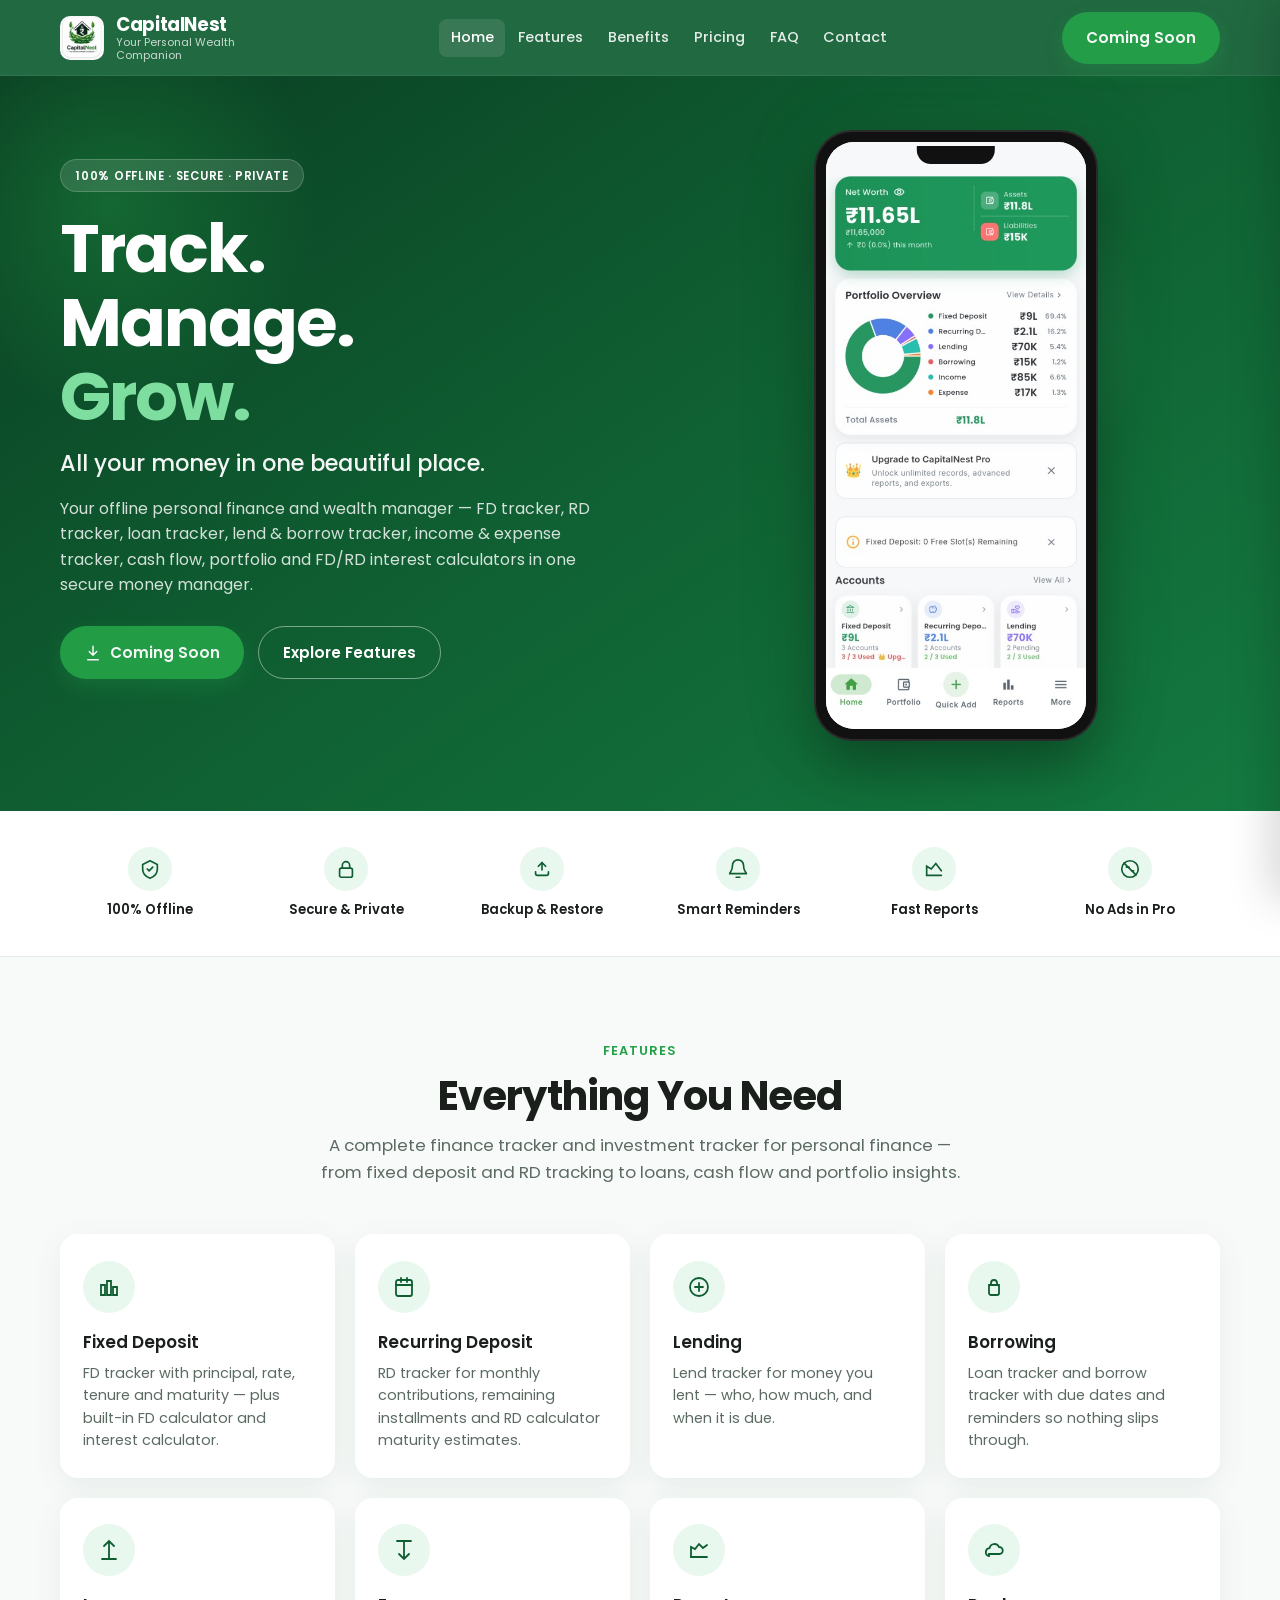
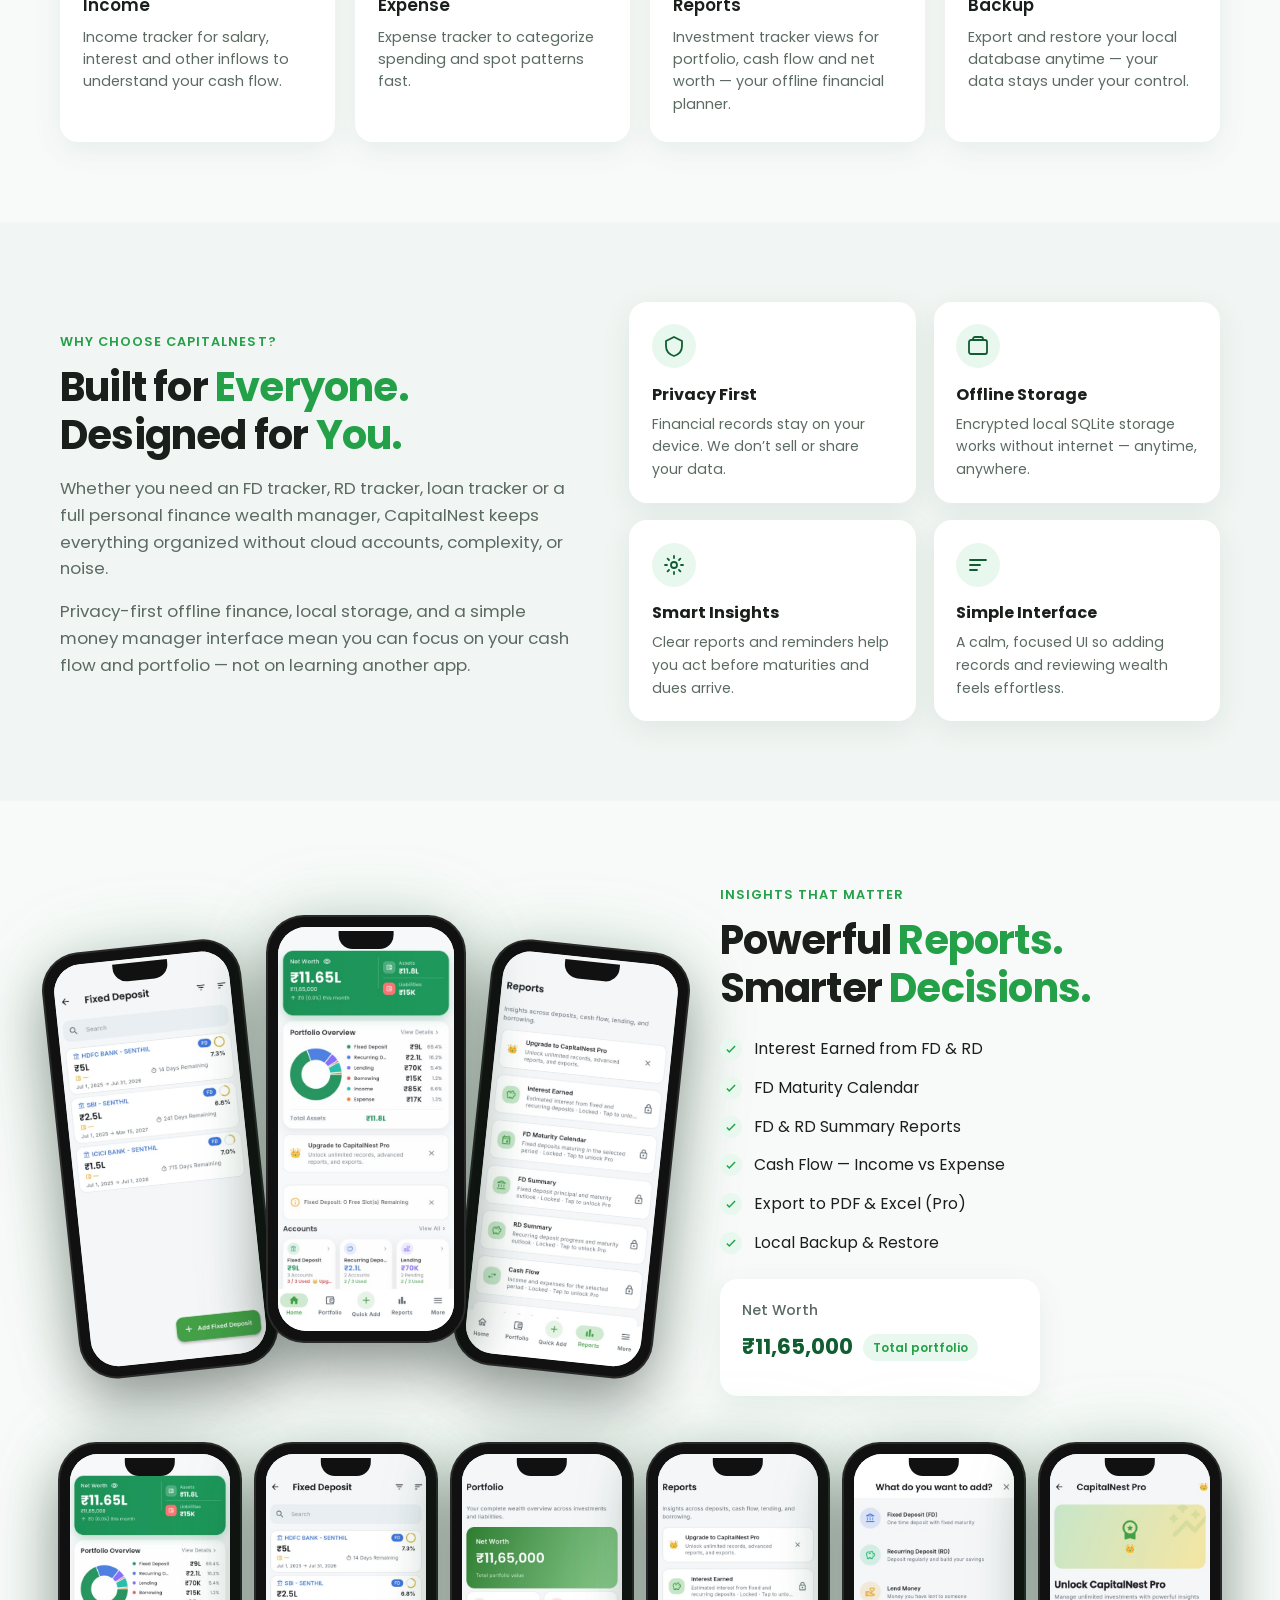
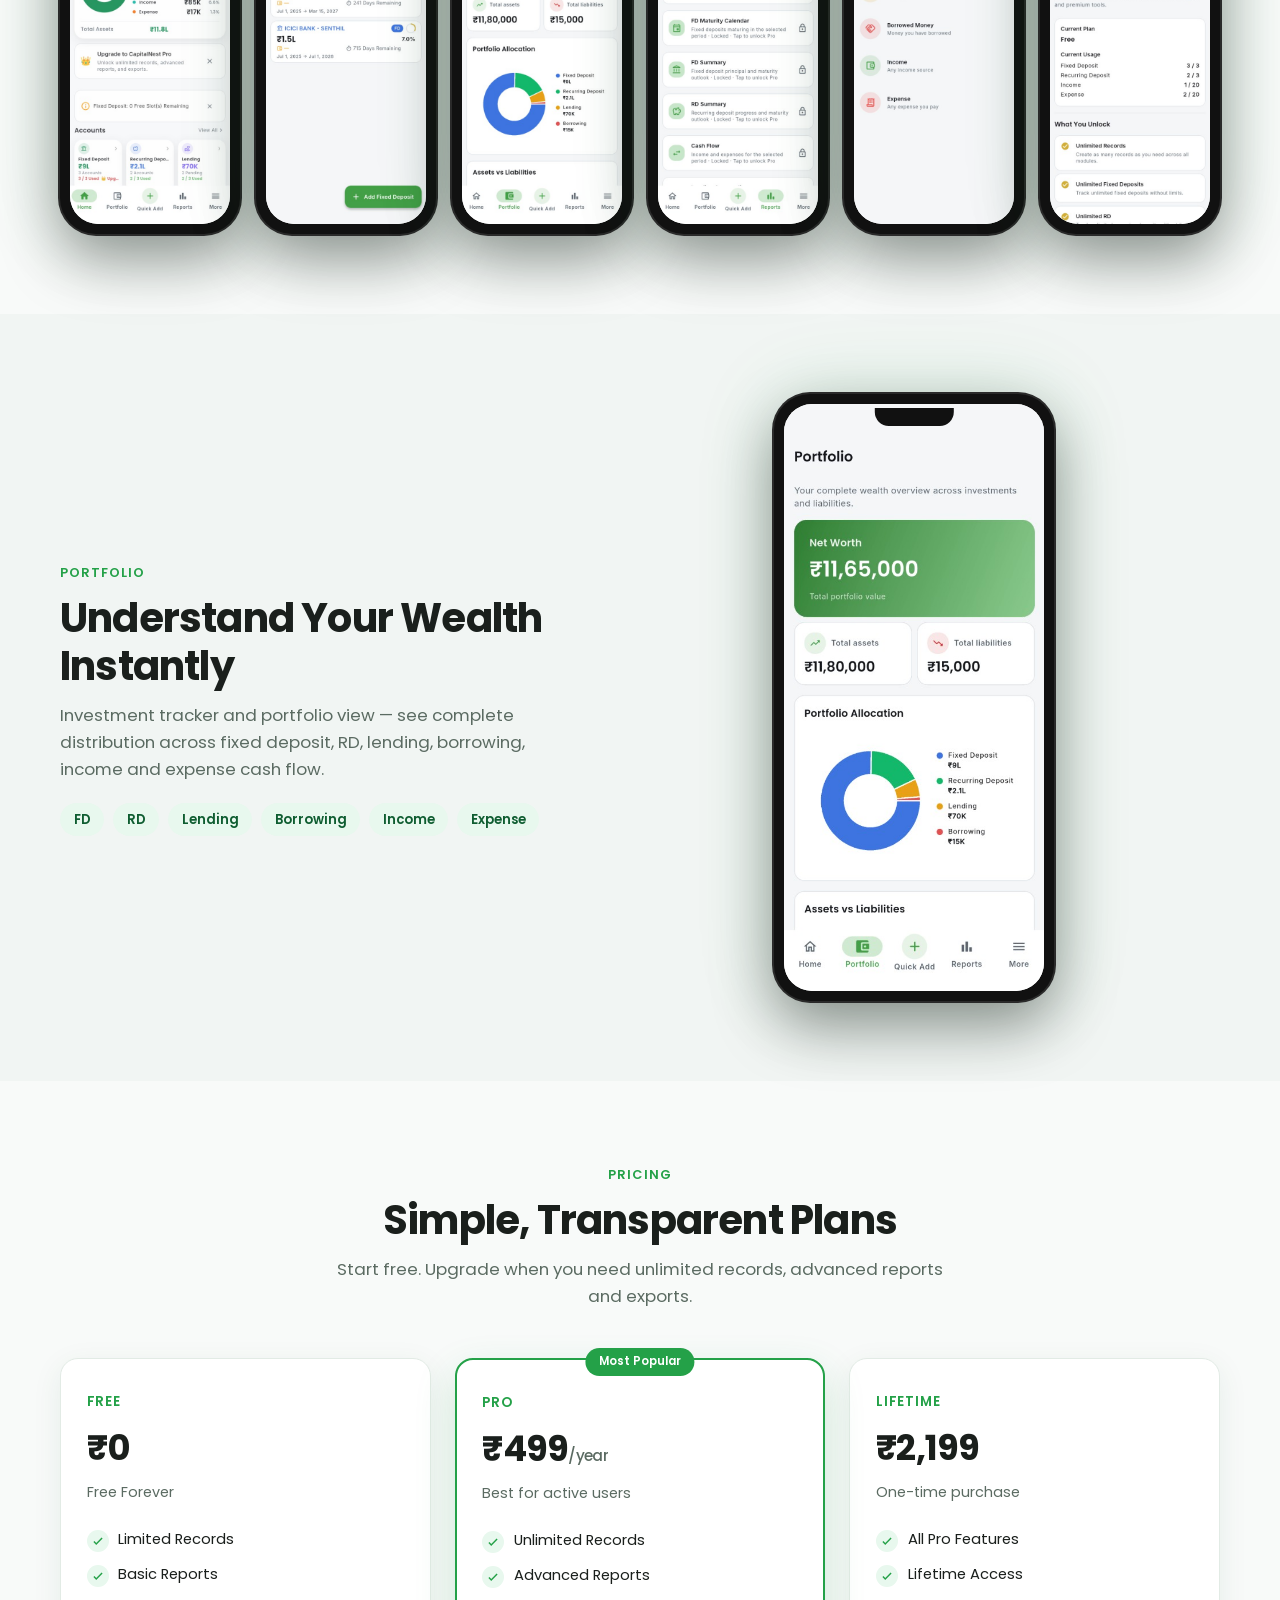
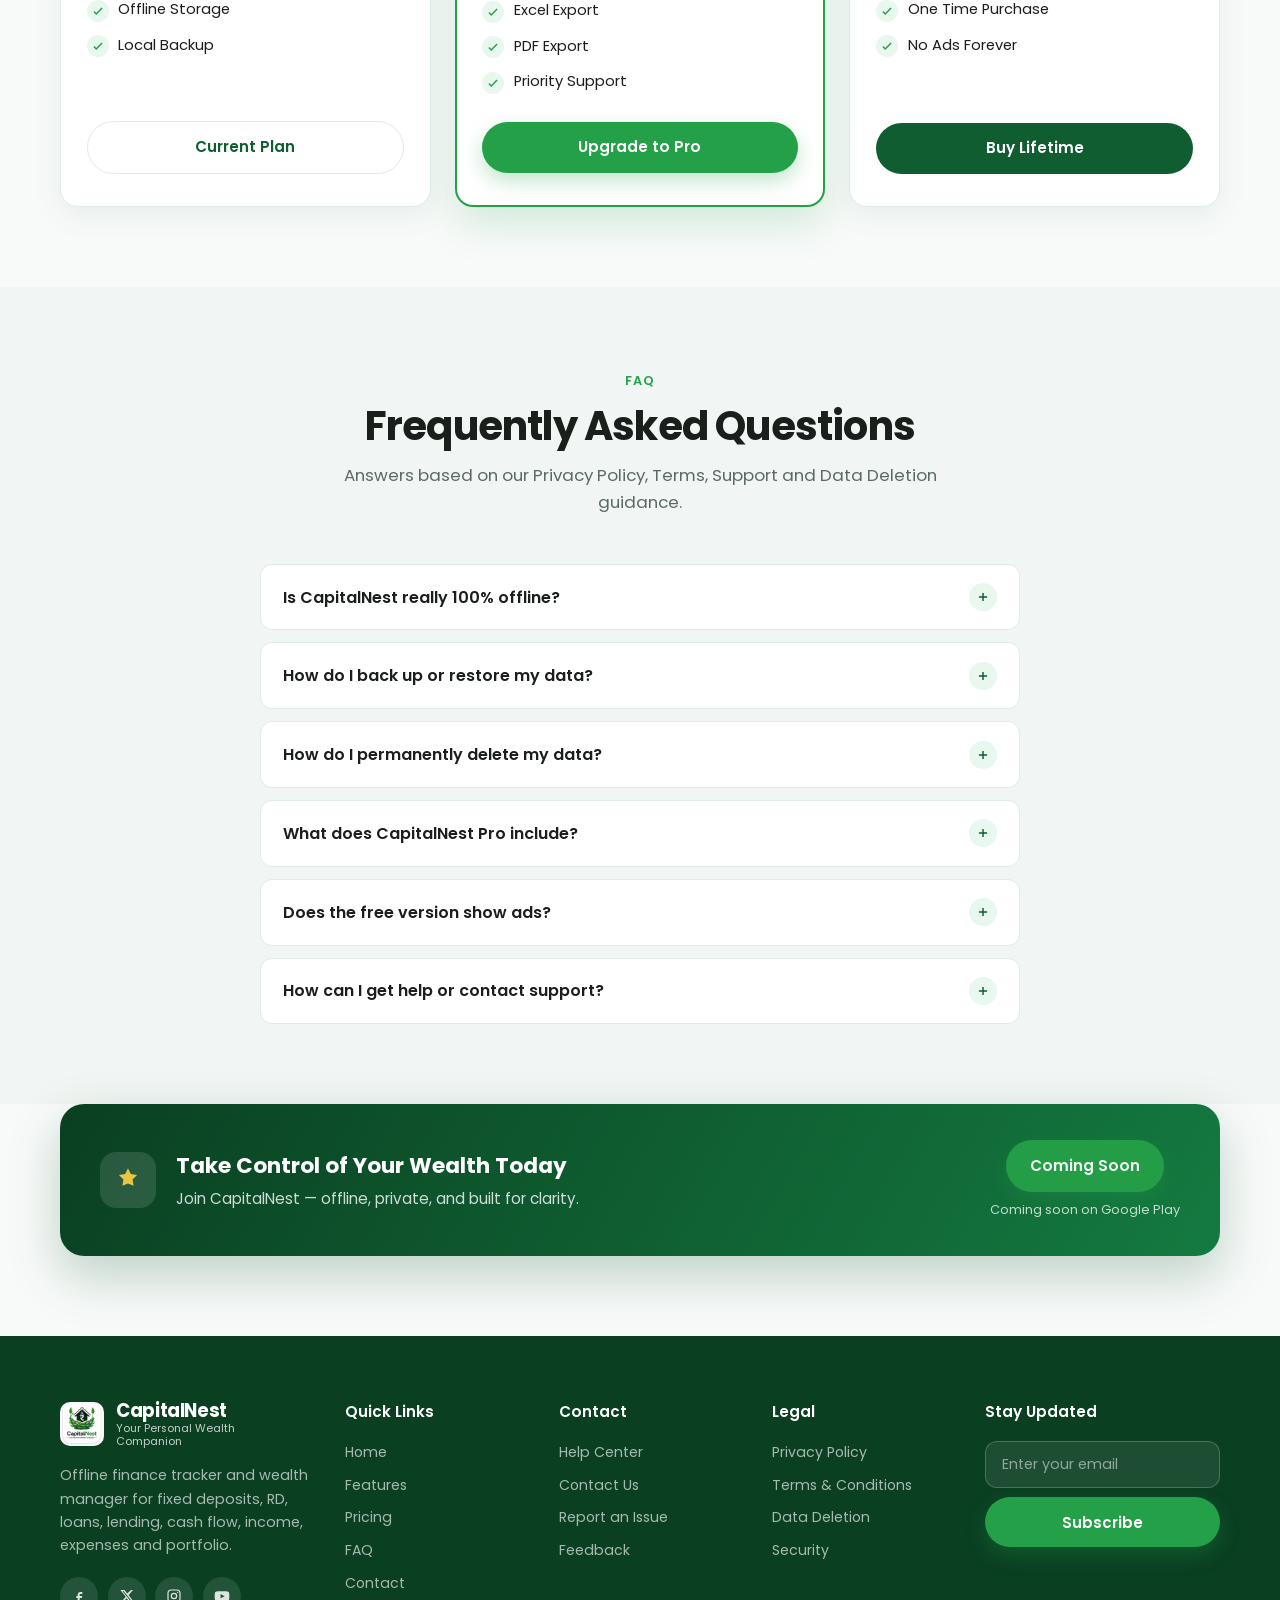
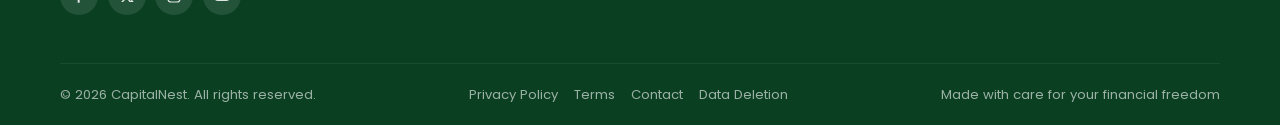
==== commit 0b603cd4: "New Images" ====
--- a/index.html
+++ b/index.html
@@ -185,8 +185,6 @@
       <div class="hero-bg" aria-hidden="true">
         <div class="hero-glow"></div>
         <div class="hero-glow-2"></div>
-        <img class="hero-graph" src="assets/graph.svg" alt="" width="520" height="280" loading="eager">
-        <img class="hero-nest" src="assets/nest.svg" alt="" width="280" height="280" loading="eager">
       </div>
 
       <div class="container hero-grid">
@@ -207,7 +205,7 @@
         <div class="hero-visual reveal reveal-delay-2">
           <div class="phone">
             <div class="phone-screen">
-              <img src="assets/screens/dashboard.svg" alt="CapitalNest dashboard showing net worth and portfolio overview" width="390" height="844" loading="eager">
+              <img src="assets/screens/dashboard.png" alt="CapitalNest dashboard showing net worth and portfolio overview" width="390" height="844" loading="eager">
             </div>
           </div>
         </div>
@@ -376,17 +374,17 @@
           <div class="preview-phones reveal">
             <div class="phone phone-sm phone-tilt-left">
               <div class="phone-screen">
-                <img src="assets/screens/fd-details.svg" alt="FD details screen" width="390" height="844" loading="lazy">
+                <img src="assets/screens/fd-details.png" alt="CapitalNest Fixed Deposit tracker screen" width="390" height="844" loading="lazy">
               </div>
             </div>
             <div class="phone phone-sm phone-center">
               <div class="phone-screen">
-                <img src="assets/screens/dashboard.svg" alt="Dashboard screen" width="390" height="844" loading="lazy">
+                <img src="assets/screens/dashboard.png" alt="CapitalNest dashboard screen" width="390" height="844" loading="lazy">
               </div>
             </div>
             <div class="phone phone-sm phone-tilt-right">
               <div class="phone-screen">
-                <img src="assets/screens/reports.svg" alt="Reports screen" width="390" height="844" loading="lazy">
+                <img src="assets/screens/reports.png" alt="CapitalNest reports screen" width="390" height="844" loading="lazy">
               </div>
             </div>
           </div>
@@ -395,20 +393,19 @@
             <span class="eyebrow">Insights that matter</span>
             <h2 class="section-title">Powerful <span class="accent">Reports.</span><br>Smarter <span class="accent">Decisions.</span></h2>
             <ul class="preview-list">
-              <li><span class="check" aria-hidden="true"><svg viewBox="0 0 24 24" fill="none" stroke="currentColor" stroke-width="2.5"><path d="M5 13l4 4L19 7"/></svg></span>Income vs Expense Analysis</li>
-              <li><span class="check" aria-hidden="true"><svg viewBox="0 0 24 24" fill="none" stroke="currentColor" stroke-width="2.5"><path d="M5 13l4 4L19 7"/></svg></span>Asset Allocation Overview</li>
-              <li><span class="check" aria-hidden="true"><svg viewBox="0 0 24 24" fill="none" stroke="currentColor" stroke-width="2.5"><path d="M5 13l4 4L19 7"/></svg></span>Net Worth Trend Tracking</li>
-              <li><span class="check" aria-hidden="true"><svg viewBox="0 0 24 24" fill="none" stroke="currentColor" stroke-width="2.5"><path d="M5 13l4 4L19 7"/></svg></span>Maturity &amp; Due Reminders</li>
+              <li><span class="check" aria-hidden="true"><svg viewBox="0 0 24 24" fill="none" stroke="currentColor" stroke-width="2.5"><path d="M5 13l4 4L19 7"/></svg></span>Interest Earned from FD &amp; RD</li>
+              <li><span class="check" aria-hidden="true"><svg viewBox="0 0 24 24" fill="none" stroke="currentColor" stroke-width="2.5"><path d="M5 13l4 4L19 7"/></svg></span>FD Maturity Calendar</li>
+              <li><span class="check" aria-hidden="true"><svg viewBox="0 0 24 24" fill="none" stroke="currentColor" stroke-width="2.5"><path d="M5 13l4 4L19 7"/></svg></span>FD &amp; RD Summary Reports</li>
+              <li><span class="check" aria-hidden="true"><svg viewBox="0 0 24 24" fill="none" stroke="currentColor" stroke-width="2.5"><path d="M5 13l4 4L19 7"/></svg></span>Cash Flow — Income vs Expense</li>
               <li><span class="check" aria-hidden="true"><svg viewBox="0 0 24 24" fill="none" stroke="currentColor" stroke-width="2.5"><path d="M5 13l4 4L19 7"/></svg></span>Export to PDF &amp; Excel (Pro)</li>
               <li><span class="check" aria-hidden="true"><svg viewBox="0 0 24 24" fill="none" stroke="currentColor" stroke-width="2.5"><path d="M5 13l4 4L19 7"/></svg></span>Local Backup &amp; Restore</li>
             </ul>
             <div class="trend-card">
-              <h4>Net Worth Trend</h4>
+              <h4>Net Worth</h4>
               <div class="trend-value">
-                <strong>₹18,45,000</strong>
-                <span class="trend-pill">+12.5%</span>
-              </div>
-              <img src="assets/graph.svg" alt="" width="280" height="80" loading="lazy" style="opacity:.85;height:70px;object-fit:cover;width:100%;">
+                <strong>₹11,65,000</strong>
+                <span class="trend-pill">Total portfolio</span>
+              </div>
             </div>
           </div>
         </div>
@@ -416,27 +413,32 @@
         <div class="preview-gallery reveal" aria-label="App screens">
           <div class="phone phone-sm">
             <div class="phone-screen">
-              <img src="assets/screens/dashboard.svg" alt="Dashboard" width="390" height="844" loading="lazy">
+              <img src="assets/screens/dashboard.png" alt="Dashboard" width="390" height="844" loading="lazy">
             </div>
           </div>
           <div class="phone phone-sm">
             <div class="phone-screen">
-              <img src="assets/screens/fd-details.svg" alt="FD Details" width="390" height="844" loading="lazy">
+              <img src="assets/screens/fd-details.png" alt="Fixed Deposit management" width="390" height="844" loading="lazy">
             </div>
           </div>
           <div class="phone phone-sm">
             <div class="phone-screen">
-              <img src="assets/screens/reports.svg" alt="Reports" width="390" height="844" loading="lazy">
+              <img src="assets/screens/portfolio.png" alt="Portfolio overview" width="390" height="844" loading="lazy">
             </div>
           </div>
           <div class="phone phone-sm">
             <div class="phone-screen">
-              <img src="assets/screens/quick-add.svg" alt="Quick Add" width="390" height="844" loading="lazy">
+              <img src="assets/screens/reports.png" alt="Reports" width="390" height="844" loading="lazy">
             </div>
           </div>
           <div class="phone phone-sm">
             <div class="phone-screen">
-              <img src="assets/screens/settings.svg" alt="Settings" width="390" height="844" loading="lazy">
+              <img src="assets/screens/quick-add.png" alt="Quick Add" width="390" height="844" loading="lazy">
+            </div>
+          </div>
+          <div class="phone phone-sm">
+            <div class="phone-screen">
+              <img src="assets/screens/pro.png" alt="CapitalNest Pro" width="390" height="844" loading="lazy">
             </div>
           </div>
         </div>
@@ -462,7 +464,7 @@
         <div class="portfolio-visual reveal reveal-delay-2">
           <div class="phone">
             <div class="phone-screen">
-              <img src="assets/screens/portfolio.svg" alt="Portfolio distribution screen" width="390" height="844" loading="lazy">
+              <img src="assets/screens/portfolio.png" alt="CapitalNest portfolio overview with asset allocation" width="390" height="844" loading="lazy">
             </div>
           </div>
         </div>
--- a/css/main.css
+++ b/css/main.css
@@ -502,7 +502,7 @@
   width: 100%;
   height: 100%;
   object-fit: cover;
-  object-position: top;
+  object-position: top center;
 }
 
 .phone-sm {
@@ -798,7 +798,7 @@
 
 .preview-gallery {
   display: grid;
-  grid-template-columns: repeat(5, 1fr);
+  grid-template-columns: repeat(6, 1fr);
   gap: 1rem;
   margin-top: 3rem;
 }
@@ -1242,10 +1242,6 @@
   .preview-gallery {
     grid-template-columns: repeat(3, 1fr);
   }
-
-  .preview-gallery .phone:nth-child(n + 4) {
-    display: none;
-  }
 }
 
 @media (max-width: 1024px) {
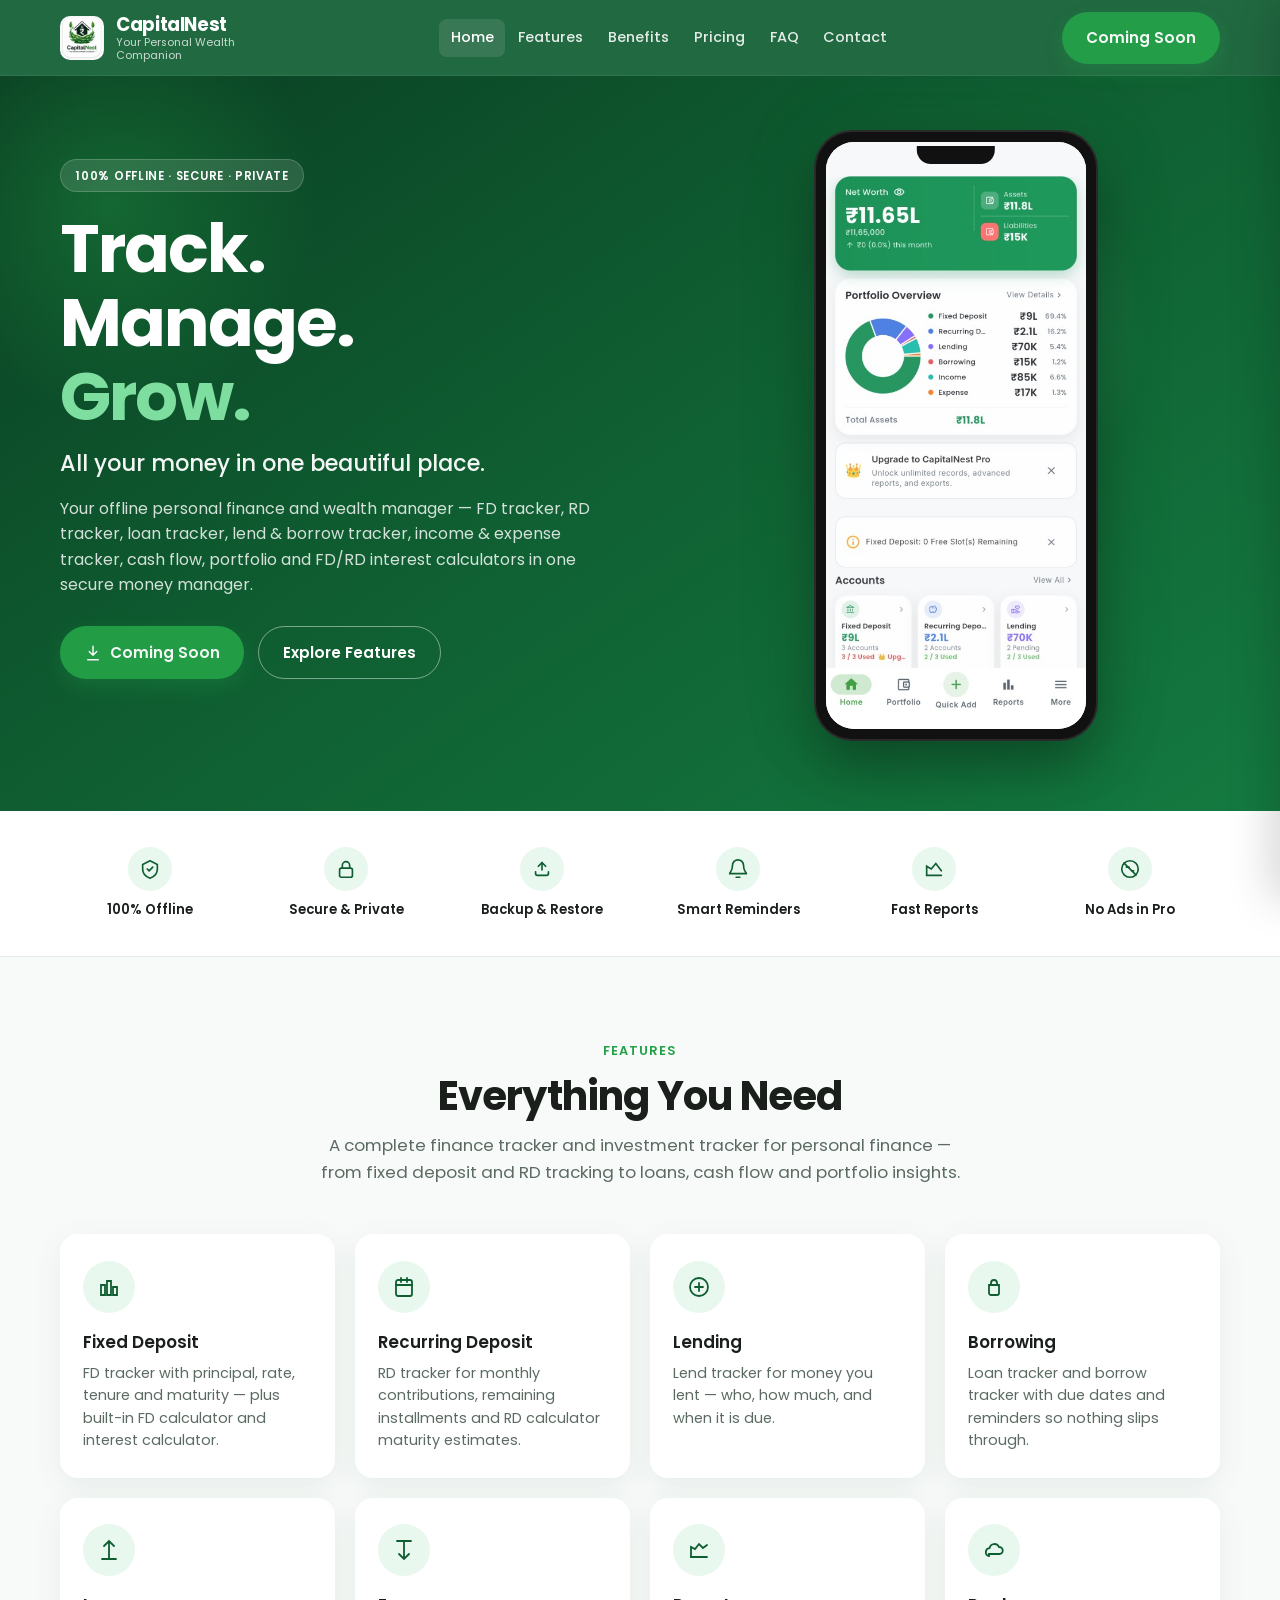
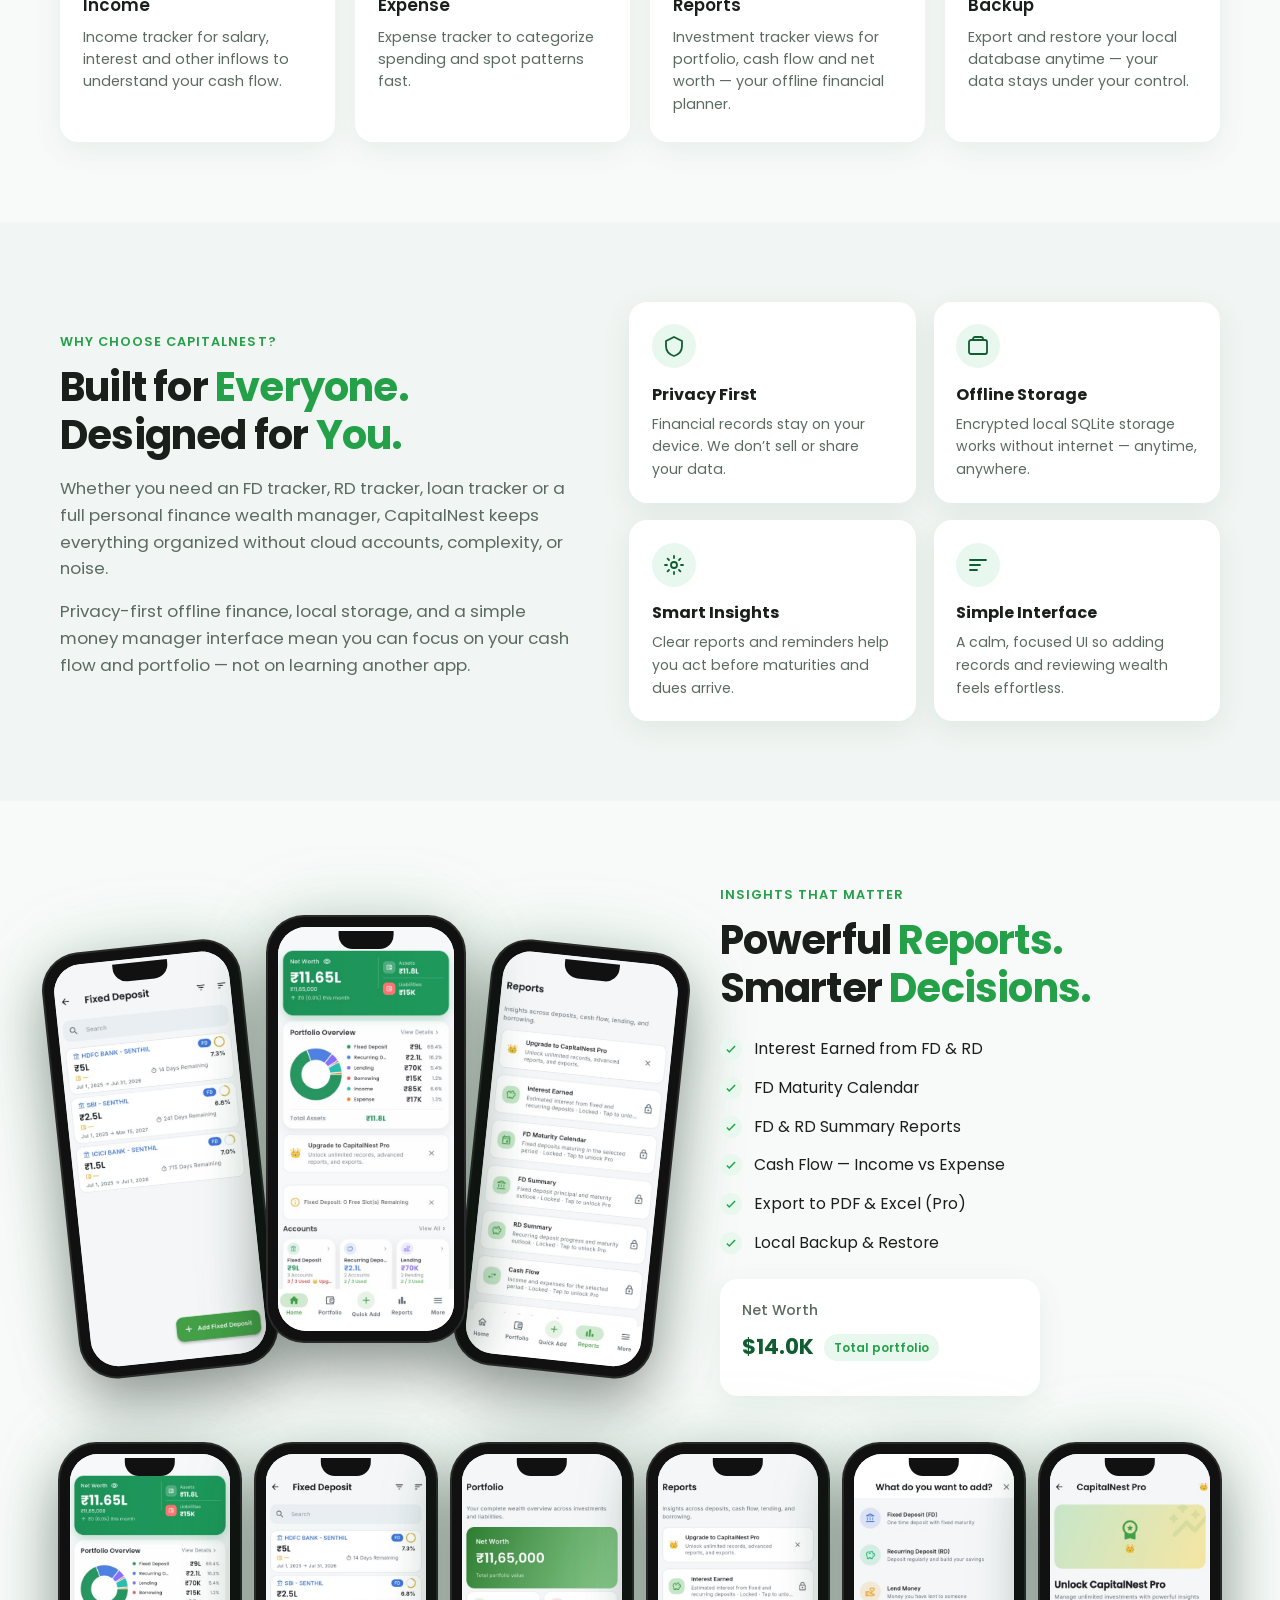
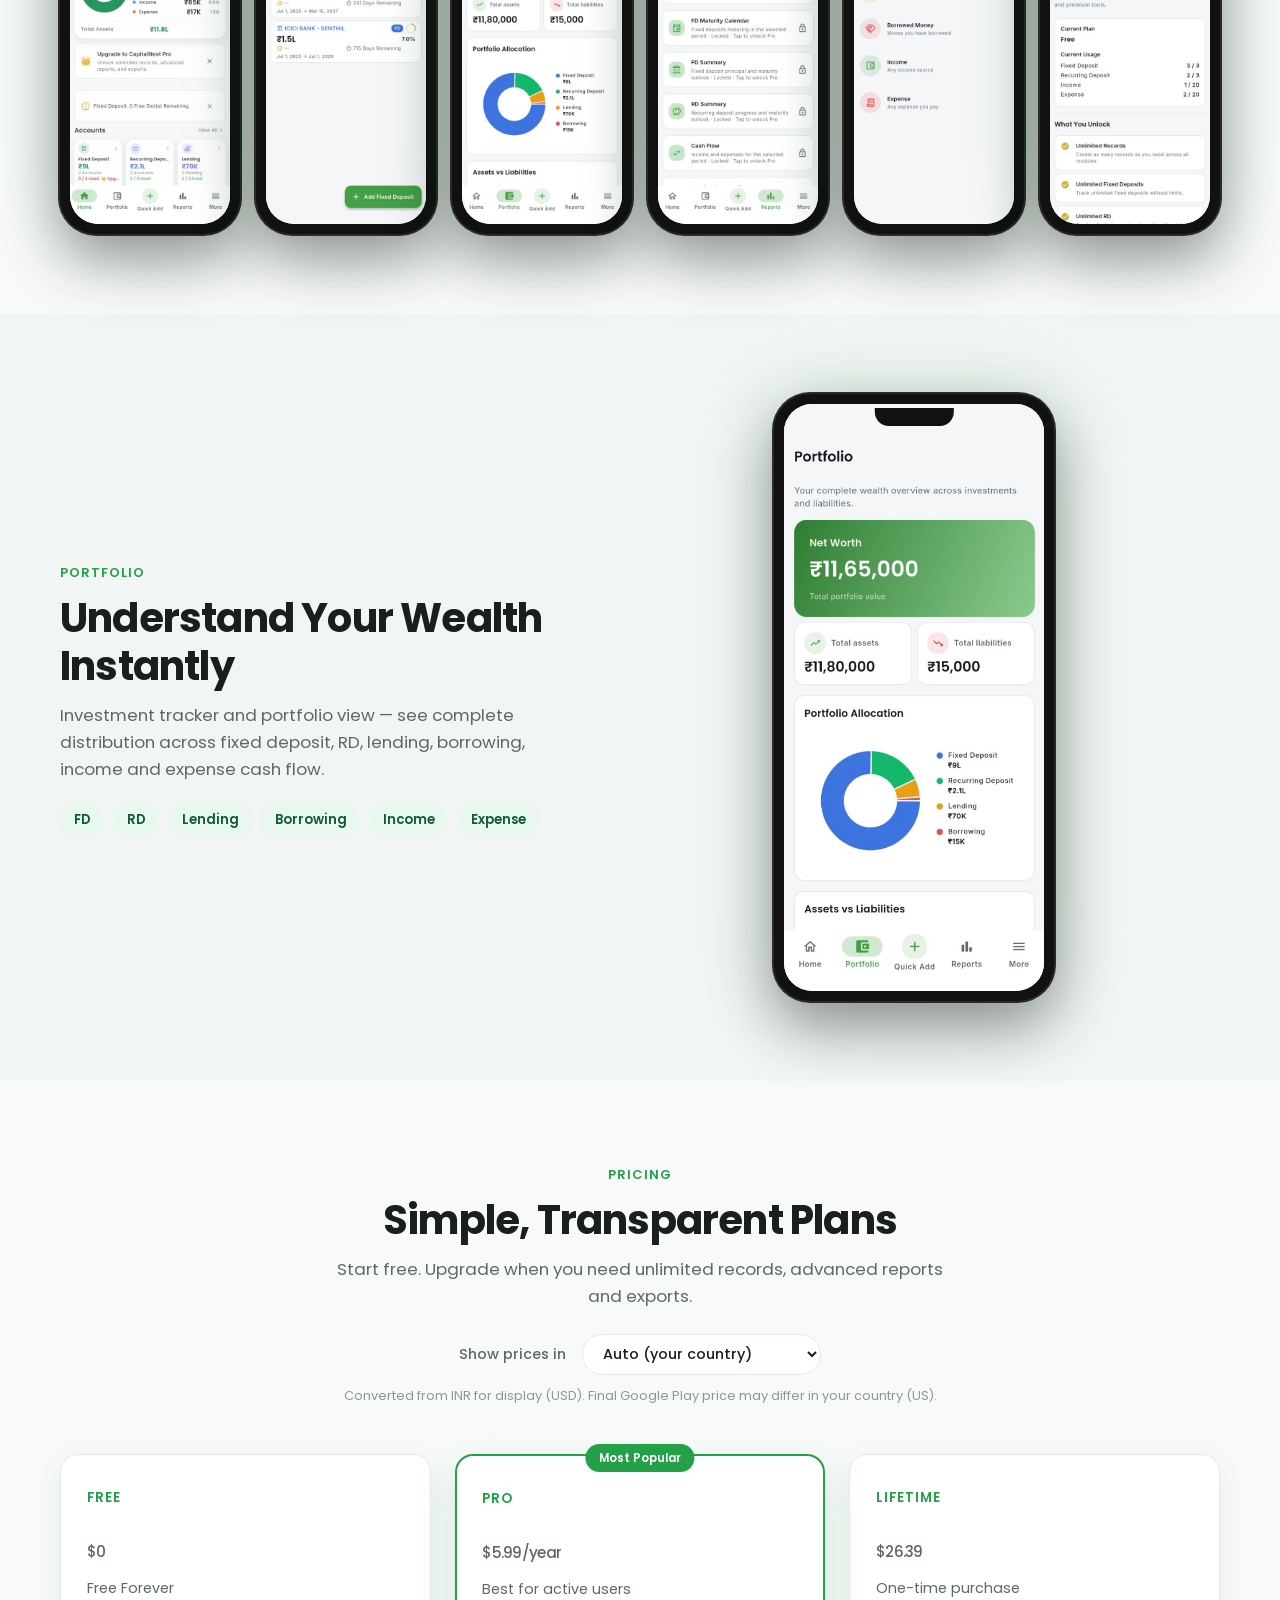
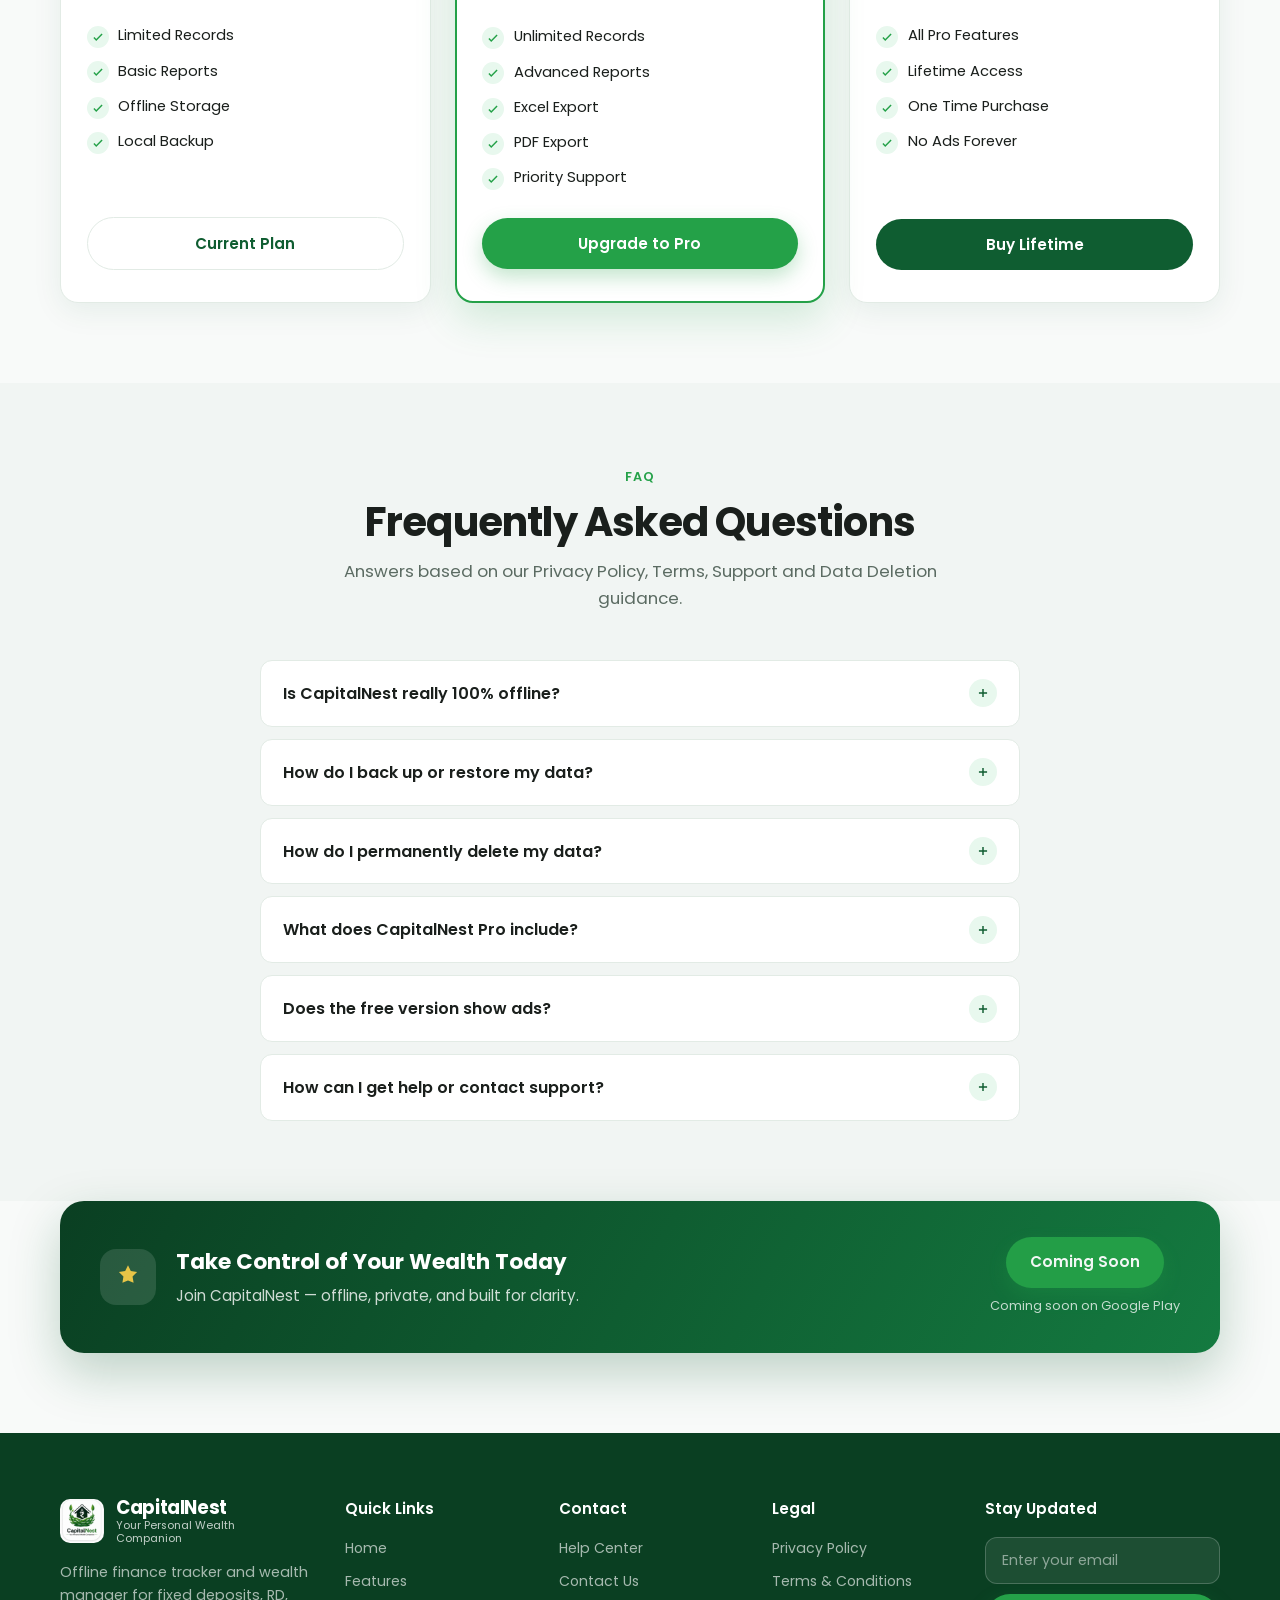
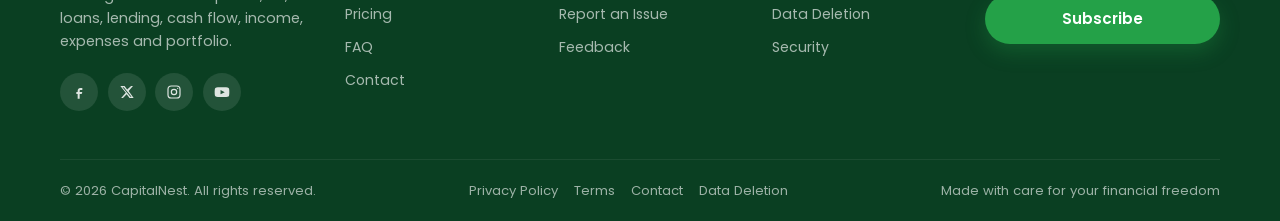
==== commit 27b47b9f: "Updated Currency" ====
--- a/index.html
+++ b/index.html
@@ -403,7 +403,7 @@
             <div class="trend-card">
               <h4>Net Worth</h4>
               <div class="trend-value">
-                <strong>₹11,65,000</strong>
+                <strong data-money="1165000" data-money-compact>₹11,65,000</strong>
                 <span class="trend-pill">Total portfolio</span>
               </div>
             </div>
@@ -478,12 +478,29 @@
           <span class="eyebrow">Pricing</span>
           <h2 class="section-title">Simple, Transparent Plans</h2>
           <p class="section-desc">Start free. Upgrade when you need unlimited records, advanced reports and exports.</p>
+          <div class="currency-bar" aria-label="Currency preference">
+            <label for="currency-select">Show prices in</label>
+            <select id="currency-select" name="currency">
+              <option value="auto">Auto (your country)</option>
+              <option value="INR">INR — Indian Rupee</option>
+              <option value="USD">USD — US Dollar</option>
+              <option value="EUR">EUR — Euro</option>
+              <option value="GBP">GBP — British Pound</option>
+              <option value="AED">AED — UAE Dirham</option>
+              <option value="SGD">SGD — Singapore Dollar</option>
+              <option value="AUD">AUD — Australian Dollar</option>
+              <option value="CAD">CAD — Canadian Dollar</option>
+              <option value="MYR">MYR — Malaysian Ringgit</option>
+              <option value="SAR">SAR — Saudi Riyal</option>
+            </select>
+            <p class="currency-note" id="currency-note"></p>
+          </div>
         </div>
 
         <div class="pricing-grid">
           <article class="price-card reveal">
             <div class="price-name">Free</div>
-            <div class="price-amount">₹0</div>
+            <div class="price-amount"><span data-money="0">₹0</span></div>
             <p class="price-note">Free Forever</p>
             <ul class="price-features">
               <li><span class="check" aria-hidden="true"><svg viewBox="0 0 24 24" fill="none" stroke="currentColor" stroke-width="2.5"><path d="M5 13l4 4L19 7"/></svg></span>Limited Records</li>
@@ -497,7 +514,7 @@
           <article class="price-card featured reveal reveal-delay-1">
             <span class="popular-badge">Most Popular</span>
             <div class="price-name">Pro</div>
-            <div class="price-amount">₹499<span>/year</span></div>
+            <div class="price-amount"><span data-money="499">₹499</span><span>/year</span></div>
             <p class="price-note">Best for active users</p>
             <ul class="price-features">
               <li><span class="check" aria-hidden="true"><svg viewBox="0 0 24 24" fill="none" stroke="currentColor" stroke-width="2.5"><path d="M5 13l4 4L19 7"/></svg></span>Unlimited Records</li>
@@ -511,7 +528,7 @@
 
           <article class="price-card reveal reveal-delay-2">
             <div class="price-name">Lifetime</div>
-            <div class="price-amount">₹2,199</div>
+            <div class="price-amount"><span data-money="2199">₹2,199</span></div>
             <p class="price-note">One-time purchase</p>
             <ul class="price-features">
               <li><span class="check" aria-hidden="true"><svg viewBox="0 0 24 24" fill="none" stroke="currentColor" stroke-width="2.5"><path d="M5 13l4 4L19 7"/></svg></span>All Pro Features</li>
--- a/css/main.css
+++ b/css/main.css
@@ -931,6 +931,47 @@
   color: var(--text);
 }
 
+.currency-bar {
+  display: flex;
+  flex-wrap: wrap;
+  align-items: center;
+  justify-content: center;
+  gap: 0.65rem 1rem;
+  margin-top: 1.5rem;
+}
+
+.currency-bar label {
+  font-size: 0.9rem;
+  font-weight: 500;
+  color: var(--text-muted);
+}
+
+.currency-bar select {
+  font-family: inherit;
+  font-size: 0.9rem;
+  font-weight: 500;
+  color: var(--text);
+  background: var(--white);
+  border: 1.5px solid var(--border);
+  border-radius: var(--radius-pill);
+  padding: 0.55rem 1rem;
+  outline: none;
+  cursor: pointer;
+  max-width: 100%;
+}
+
+.currency-bar select:focus {
+  border-color: var(--accent);
+}
+
+.currency-note {
+  flex-basis: 100%;
+  text-align: center;
+  font-size: 0.8rem;
+  color: var(--text-light);
+  margin: 0;
+}
+
 /* ——— FAQ ——— */
 .faq-list {
   max-width: 760px;
